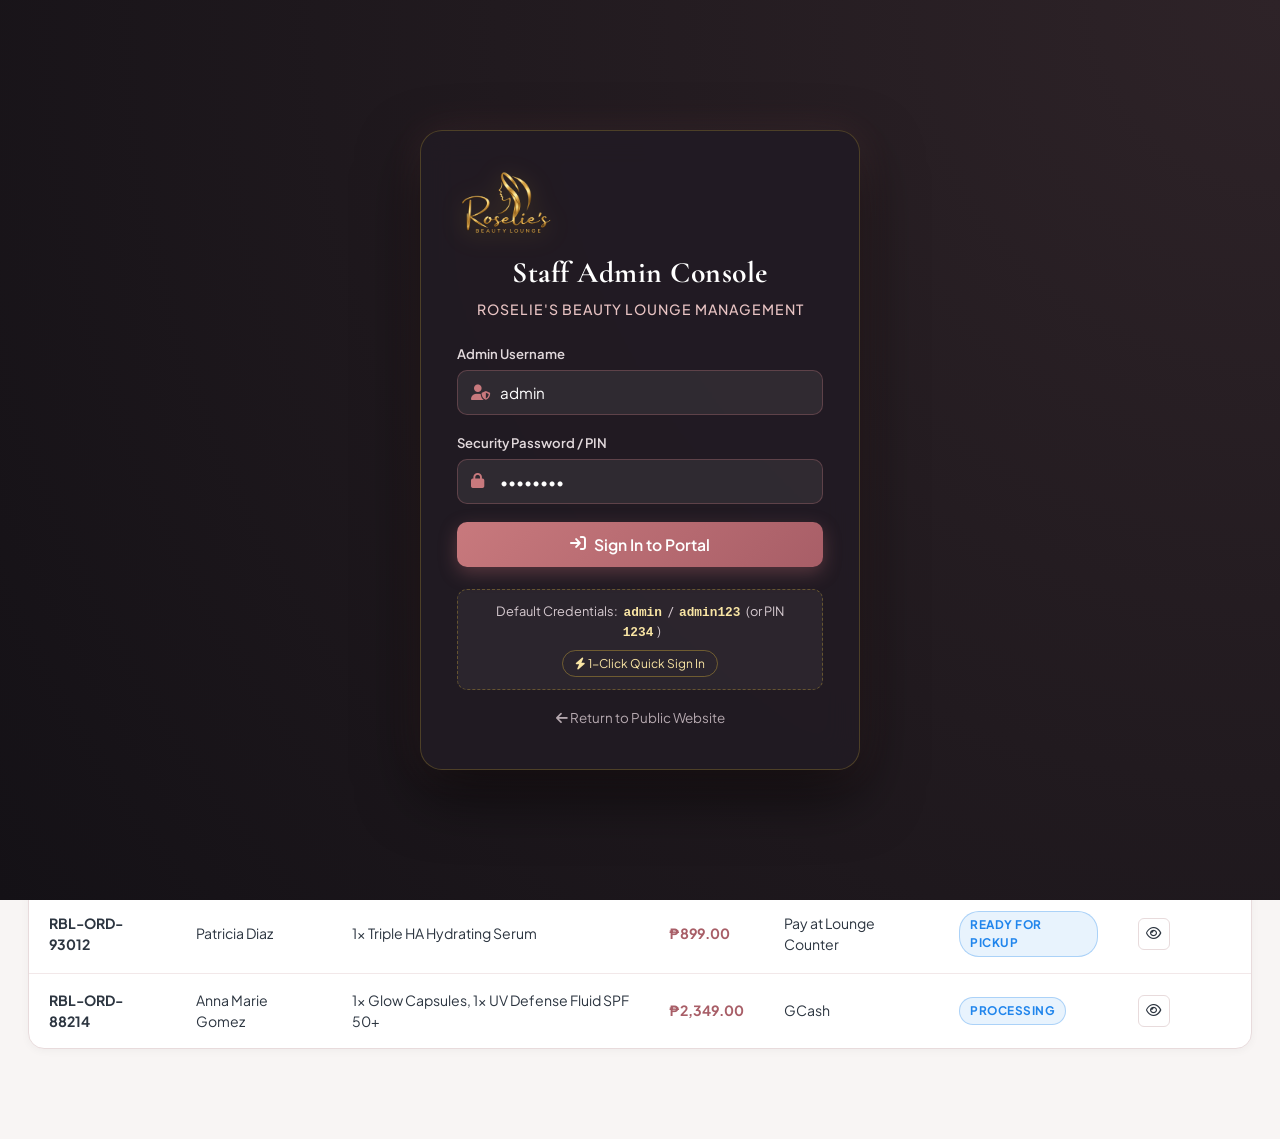
==== website/admin.html @ 83e1fb24 "Initial commit: Roselie's Beauty Lounge POS System and Official Website" ====
<!DOCTYPE html>
<html lang="en">
<head>
  <meta charset="UTF-8">
  <meta name="viewport" content="width=device-width, initial-scale=1.0">
  <title>Admin Portal — Roselie's Beauty Lounge</title>
  <link rel="icon" type="image/png" href="assets/logo.png">

  <!-- Google Fonts -->
  <link rel="preconnect" href="https://fonts.googleapis.com">
  <link rel="preconnect" href="https://fonts.gstatic.com" crossorigin>
  <link href="https://fonts.googleapis.com/css2?family=Cormorant+Garamond:ital,wght@0,500;0,600;0,700;1,600&family=Playfair+Display:ital,wght@0,600;0,700;1,600&family=Plus+Jakarta+Sans:wght@300;400;500;600;700&display=swap" rel="stylesheet">

  <!-- FontAwesome 6 -->
  <link rel="stylesheet" href="https://cdnjs.cloudflare.com/ajax/libs/font-awesome/6.4.0/css/all.min.css">

  <!-- Stylesheets -->
  <link rel="stylesheet" href="styles.css">
  <link rel="stylesheet" href="admin.css">
</head>
<body>

  <!-- ========================================================================
       1. AUTHENTICATION / LOGIN OVERLAY
       ======================================================================== -->
  <div class="auth-overlay" id="adminAuthOverlay">
    <div class="auth-card">
      <img src="assets/logo.png" alt="Roselie's Beauty Lounge Logo" class="auth-logo">
      <h2 class="auth-title">Staff Admin Console</h2>
      <p class="auth-subtitle">Roselie's Beauty Lounge Management</p>

      <form id="adminLoginForm" class="auth-form">
        <div class="form-group">
          <label for="adminUsername">Admin Username</label>
          <div class="auth-input-wrap">
            <i class="fa-solid fa-user-shield"></i>
            <input type="text" id="adminUsername" class="auth-input" value="admin" required placeholder="admin">
          </div>
        </div>

        <div class="form-group">
          <label for="adminPassword">Security Password / PIN</label>
          <div class="auth-input-wrap">
            <i class="fa-solid fa-lock"></i>
            <input type="password" id="adminPassword" class="auth-input" value="admin123" required placeholder="admin123 or 1234">
          </div>
        </div>

        <button type="submit" class="auth-btn">
          <i class="fa-solid fa-arrow-right-to-bracket"></i> Sign In to Portal
        </button>
      </form>

      <div class="demo-creds-box">
        <div>Default Credentials: <code>admin</code> / <code>admin123</code> (or PIN <code>1234</code>)</div>
        <button type="button" class="auth-quick-fill" id="btnQuickDemoLogin">
          <i class="fa-solid fa-bolt"></i> 1-Click Quick Sign In
        </button>
      </div>

      <a href="index.html" class="auth-back-link">
        <i class="fa-solid fa-arrow-left"></i> Return to Public Website
      </a>
    </div>
  </div>

  <!-- ========================================================================
       2. MAIN ADMIN PORTAL APP
       ======================================================================== -->
  <div class="admin-app" id="adminApp">
    
    <!-- Top Administrative Navigation Bar -->
    <header class="admin-topbar">
      <a href="admin.html" class="topbar-brand">
        <img src="assets/logo.png" alt="Emblem" class="topbar-logo">
        <div class="topbar-brand-text">
          <h1>Roselie's Beauty Lounge</h1>
          <span>Staff &amp; Executive Admin</span>
        </div>
      </a>

      <div class="topbar-center">
        <div class="live-sync-pill">
          <span class="pulse-dot"></span>
          <span>Live Website Sync Active</span>
        </div>
      </div>

      <div class="topbar-actions">
        <a href="index.html" target="_blank" class="btn-view-site">
          <i class="fa-solid fa-globe"></i> View Website <i class="fa-solid fa-arrow-up-right-from-square" style="font-size:0.75rem;"></i>
        </a>

        <div class="admin-user-profile">
          <div class="user-avatar">AD</div>
          <div class="user-meta">
            <span class="user-name">Administrator</span>
            <span class="user-role">Lounge Manager</span>
          </div>
          <button class="btn-logout" id="btnLogoutAdmin" title="Sign Out">
            <i class="fa-solid fa-power-off"></i> Exit
          </button>
        </div>
      </div>
    </header>

    <!-- Administrative Tab Navigation Strip -->
    <nav class="admin-nav-strip">
      <button class="nav-tab-btn active" data-tab="overview">
        <i class="fa-solid fa-chart-pie"></i> Overview
      </button>
      <button class="nav-tab-btn" data-tab="appointments">
        <i class="fa-regular fa-calendar-check"></i> Appointments
        <span class="tab-badge amber" id="badgePendingAppointments">0</span>
      </button>
      <button class="nav-tab-btn" data-tab="orders">
        <i class="fa-solid fa-bag-shopping"></i> Boutique Orders
        <span class="tab-badge blue" id="badgeNewOrders">0</span>
      </button>
      <button class="nav-tab-btn" data-tab="services">
        <i class="fa-solid fa-wand-magic-sparkles"></i> Services &amp; Pricing
      </button>
      <button class="nav-tab-btn" data-tab="messages">
        <i class="fa-regular fa-comments"></i> Inquiries
        <span class="tab-badge" id="badgeNewMessages">0</span>
      </button>
      <button class="nav-tab-btn" data-tab="cms">
        <i class="fa-solid fa-paintbrush"></i> Website CMS Editor
      </button>
      <button class="nav-tab-btn" data-tab="settings">
        <i class="fa-solid fa-sliders"></i> System &amp; Backup
      </button>
    </nav>

    <!-- Admin Main Body Container -->
    <main class="admin-main">
      
      <!-- ====================================================================
           TAB 1: OVERVIEW DASHBOARD
           ==================================================================== -->
      <section class="tab-pane active" id="pane-overview">
        <div class="page-header">
          <div class="page-title-group">
            <h2>Welcome back, Administrator</h2>
            <p>Live summary of client reservations, retail boutique orders, and clinic activity.</p>
          </div>
          <div class="page-header-actions">
            <button class="btn-primary-admin" id="btnOpenNewBookingModal">
              <i class="fa-solid fa-plus"></i> New Reservation
            </button>
            <button class="btn-secondary-admin" onclick="exportDataToCsv('appointments')">
              <i class="fa-solid fa-file-csv"></i> Export Appointments
            </button>
          </div>
        </div>

        <!-- 4 Key Metric Cards -->
        <div class="kpi-grid">
          <div class="kpi-card">
            <div class="kpi-icon-wrap rose">
              <i class="fa-regular fa-calendar-check"></i>
            </div>
            <div class="kpi-content">
              <div class="kpi-label">Total Reservations</div>
              <div class="kpi-val" id="kpiTotalBookings">0</div>
              <div class="kpi-sub green"><i class="fa-solid fa-arrow-trend-up"></i> Active Online Engine</div>
            </div>
          </div>

          <div class="kpi-card">
            <div class="kpi-icon-wrap amber">
              <i class="fa-solid fa-clock-rotate-left"></i>
            </div>
            <div class="kpi-content">
              <div class="kpi-label">Pending Approval</div>
              <div class="kpi-val" id="kpiPendingBookings">0</div>
              <div class="kpi-sub amber"><i class="fa-solid fa-circle-exclamation"></i> Action Required</div>
            </div>
          </div>

          <div class="kpi-card">
            <div class="kpi-icon-wrap green">
              <i class="fa-solid fa-peso-sign"></i>
            </div>
            <div class="kpi-content">
              <div class="kpi-label">Boutique Sales</div>
              <div class="kpi-val" id="kpiBoutiqueSales">₱0.00</div>
              <div class="kpi-sub green"><i class="fa-solid fa-bag-shopping"></i> Online Retail Orders</div>
            </div>
          </div>

          <div class="kpi-card">
            <div class="kpi-icon-wrap gold">
              <i class="fa-solid fa-envelope-open-text"></i>
            </div>
            <div class="kpi-content">
              <div class="kpi-label">Client Inquiries</div>
              <div class="kpi-val" id="kpiTotalMessages">0</div>
              <div class="kpi-sub"><i class="fa-regular fa-user"></i> Website Leads</div>
            </div>
          </div>
        </div>

        <!-- Recent Appointments Overview -->
        <div class="table-card">
          <div class="table-card-header">
            <div class="table-card-title">
              <i class="fa-regular fa-calendar-days text-rose"></i>
              <span>Recent Online Appointments</span>
            </div>
            <button class="btn-secondary-admin" onclick="switchTab('appointments')">
              View All Appointments <i class="fa-solid fa-arrow-right"></i>
            </button>
          </div>
          <div class="table-responsive">
            <table class="data-table" id="overviewBookingsTable">
              <thead>
                <tr>
                  <th>Voucher Code</th>
                  <th>Client</th>
                  <th>Contact</th>
                  <th>Treatment</th>
                  <th>Schedule</th>
                  <th>Total</th>
                  <th>Status</th>
                  <th>Quick Action</th>
                </tr>
              </thead>
              <tbody id="overviewBookingsBody">
                <!-- Dynamically Populated -->
              </tbody>
            </table>
          </div>
        </div>

        <!-- Recent Boutique Orders Overview -->
        <div class="table-card">
          <div class="table-card-header">
            <div class="table-card-title">
              <i class="fa-solid fa-bag-shopping text-rose"></i>
              <span>Recent Boutique Retail Orders</span>
            </div>
            <button class="btn-secondary-admin" onclick="switchTab('orders')">
              View All Orders <i class="fa-solid fa-arrow-right"></i>
            </button>
          </div>
          <div class="table-responsive">
            <table class="data-table" id="overviewOrdersTable">
              <thead>
                <tr>
                  <th>Order ID</th>
                  <th>Customer</th>
                  <th>Items Summary</th>
                  <th>Total</th>
                  <th>Payment</th>
                  <th>Status</th>
                  <th>Quick Action</th>
                </tr>
              </thead>
              <tbody id="overviewOrdersBody">
                <!-- Dynamically Populated -->
              </tbody>
            </table>
          </div>
        </div>
      </section>

      <!-- ====================================================================
           TAB 2: APPOINTMENTS & RESERVATIONS MANAGER
           ==================================================================== -->
      <section class="tab-pane" id="pane-appointments">
        <div class="page-header">
          <div class="page-title-group">
            <h2>Appointments &amp; Reservations</h2>
            <p>Manage and approve online client bookings or schedule in-person walk-ins.</p>
          </div>
          <div class="page-header-actions">
            <button class="btn-primary-admin" id="btnAddNewAppointment2">
              <i class="fa-solid fa-plus"></i> Add Reservation
            </button>
            <button class="btn-secondary-admin" onclick="exportDataToCsv('appointments')">
              <i class="fa-solid fa-file-csv"></i> Export to CSV
            </button>
          </div>
        </div>

        <div class="table-card">
          <div class="table-card-header">
            <div class="table-toolbar">
              <div class="search-box-wrap">
                <i class="fa-solid fa-magnifying-glass"></i>
                <input type="text" id="appointmentSearch" class="search-input-admin" placeholder="Search by name, voucher, phone...">
              </div>

              <select id="appointmentStatusFilter" class="filter-select">
                <option value="all">All Statuses</option>
                <option value="Pending">Pending Approval</option>
                <option value="Confirmed">Confirmed</option>
                <option value="Completed">Completed</option>
                <option value="Cancelled">Cancelled</option>
              </select>
            </div>
            <div>
              <span id="appointmentCountDisplay" style="font-size:0.85rem; color:var(--muted-gray); font-weight:600;">0 bookings</span>
            </div>
          </div>

          <div class="table-responsive">
            <table class="data-table">
              <thead>
                <tr>
                  <th>Voucher Code</th>
                  <th>Client Name</th>
                  <th>Phone</th>
                  <th>Treatment Service</th>
                  <th>Date &amp; Time</th>
                  <th>Specialist</th>
                  <th>Price</th>
                  <th>Status</th>
                  <th>Actions</th>
                </tr>
              </thead>
              <tbody id="appointmentsTableBody">
                <!-- Generated via admin.js -->
              </tbody>
            </table>
          </div>
        </div>
      </section>

      <!-- ====================================================================
           TAB 3: BOUTIQUE ORDERS MANAGER
           ==================================================================== -->
      <section class="tab-pane" id="pane-orders">
        <div class="page-header">
          <div class="page-title-group">
            <h2>Skincare Boutique Orders</h2>
            <p>Retail sales placed through the website's shopping cart and checkout drawer.</p>
          </div>
          <div class="page-header-actions">
            <button class="btn-secondary-admin" onclick="exportDataToCsv('orders')">
              <i class="fa-solid fa-file-csv"></i> Export Orders (CSV)
            </button>
          </div>
        </div>

        <div class="table-card">
          <div class="table-card-header">
            <div class="table-toolbar">
              <div class="search-box-wrap">
                <i class="fa-solid fa-magnifying-glass"></i>
                <input type="text" id="orderSearch" class="search-input-admin" placeholder="Search order ID, customer, phone...">
              </div>

              <select id="orderStatusFilter" class="filter-select">
                <option value="all">All Order Statuses</option>
                <option value="Pending">Pending</option>
                <option value="Processing">Processing</option>
                <option value="Ready for Pickup">Ready for Pickup / Shipped</option>
                <option value="Completed">Completed</option>
                <option value="Cancelled">Cancelled</option>
              </select>
            </div>
            <div>
              <span id="orderCountDisplay" style="font-size:0.85rem; color:var(--muted-gray); font-weight:600;">0 orders</span>
            </div>
          </div>

          <div class="table-responsive">
            <table class="data-table">
              <thead>
                <tr>
                  <th>Order ID</th>
                  <th>Date</th>
                  <th>Customer</th>
                  <th>Contact</th>
                  <th>Delivery / Pickup</th>
                  <th>Items Purchased</th>
                  <th>Total</th>
                  <th>Payment</th>
                  <th>Status</th>
                  <th>Actions</th>
                </tr>
              </thead>
              <tbody id="ordersTableBody">
                <!-- Generated via admin.js -->
              </tbody>
            </table>
          </div>
        </div>
      </section>

      <!-- ====================================================================
           TAB 4: SERVICES CATALOG & PRICING MANAGER
           ==================================================================== -->
      <section class="tab-pane" id="pane-services">
        <div class="page-header">
          <div class="page-title-group">
            <h2>Treatment Catalog &amp; Pricing</h2>
            <p>Modify treatment descriptions, update pricing (PHP), or add new services. Changes immediately sync to the public website!</p>
          </div>
          <div class="page-header-actions">
            <button class="btn-primary-admin" id="btnAddNewService">
              <i class="fa-solid fa-plus"></i> Add New Treatment
            </button>
            <button class="btn-secondary-admin" id="btnResetCatalog">
              <i class="fa-solid fa-rotate-left"></i> Reset to Default
            </button>
          </div>
        </div>

        <div class="table-card">
          <div class="table-card-header">
            <div class="table-toolbar">
              <div class="search-box-wrap">
                <i class="fa-solid fa-magnifying-glass"></i>
                <input type="text" id="serviceSearch" class="search-input-admin" placeholder="Search treatment name...">
              </div>

              <select id="serviceCategoryFilter" class="filter-select">
                <option value="all">All Categories</option>
                <option value="gluta">Gluta Drips &amp; Push</option>
                <option value="facial">Facial &amp; Skin Care</option>
                <option value="laser">Laser Clinic</option>
                <option value="hair">Hair Studio</option>
                <option value="nails">Nail Spa &amp; Foot Care</option>
              </select>
            </div>
            <div>
              <span id="serviceCountDisplay" style="font-size:0.85rem; color:var(--muted-gray); font-weight:600;">0 treatments</span>
            </div>
          </div>

          <div class="table-responsive">
            <table class="data-table">
              <thead>
                <tr>
                  <th>Treatment Name</th>
                  <th>Category</th>
                  <th>Base Price</th>
                  <th>Duration</th>
                  <th>5+1 Package</th>
                  <th>Description</th>
                  <th>Actions</th>
                </tr>
              </thead>
              <tbody id="servicesTableBody">
                <!-- Generated via admin.js -->
              </tbody>
            </table>
          </div>
        </div>
      </section>

      <!-- ====================================================================
           TAB 5: CLIENT INQUIRIES & MESSAGES
           ==================================================================== -->
      <section class="tab-pane" id="pane-messages">
        <div class="page-header">
          <div class="page-title-group">
            <h2>Client Inquiries &amp; Consultation Leads</h2>
            <p>Messages received from the website contact and consultation form.</p>
          </div>
          <div class="page-header-actions">
            <button class="btn-secondary-admin" onclick="exportDataToCsv('messages')">
              <i class="fa-solid fa-file-csv"></i> Export Messages
            </button>
          </div>
        </div>

        <div class="table-card">
          <div class="table-card-header">
            <div class="table-toolbar">
              <div class="search-box-wrap">
                <i class="fa-solid fa-magnifying-glass"></i>
                <input type="text" id="messageSearch" class="search-input-admin" placeholder="Search inquiries...">
              </div>
            </div>
            <div>
              <span id="messageCountDisplay" style="font-size:0.85rem; color:var(--muted-gray); font-weight:600;">0 messages</span>
            </div>
          </div>

          <div class="table-responsive">
            <table class="data-table">
              <thead>
                <tr>
                  <th>Date</th>
                  <th>Client Name</th>
                  <th>Mobile Number</th>
                  <th>Subject</th>
                  <th>Message Excerpt</th>
                  <th>Status</th>
                  <th>Actions</th>
                </tr>
              </thead>
              <tbody id="messagesTableBody">
                <!-- Generated via admin.js -->
              </tbody>
            </table>
          </div>
        </div>
      </section>

      <!-- ====================================================================
           TAB 6: SETTINGS, BACKUP & POS BRIDGE
           ==================================================================== -->
      <section class="tab-pane" id="pane-settings">
        <div class="page-header">
          <div class="page-title-group">
            <h2>System Administration &amp; Data Backup</h2>
            <p>Export database records, configure public announcements, or reset demo data.</p>
          </div>
        </div>

        <div class="settings-grid">
          <!-- Announcement & Contact Settings -->
          <div class="settings-card">
            <h3><i class="fa-solid fa-bullhorn text-rose"></i> Public Announcement Banner</h3>
            <p>Modify the announcement message displayed at the very top of the official website.</p>
            <form id="announcementForm">
              <div class="admin-form-group">
                <label for="announcementInput">Announcement Message</label>
                <textarea id="announcementInput" class="admin-form-textarea" rows="3">PROMO: Book any 5 sessions &amp; get your 6th session FREE on all signature laser &amp; gluta treatments!</textarea>
              </div>
              <div class="admin-form-group">
                <label for="phoneInput">Contact Phone (Display &amp; WhatsApp)</label>
                <input type="text" id="phoneInput" class="admin-form-input" value="+63 917 123 4567">
              </div>
              <button type="submit" class="btn-primary-admin">
                <i class="fa-solid fa-floppy-disk"></i> Save Website Banner
              </button>
            </form>
          </div>

          <!-- Data Backup & CSV Export -->
          <div class="settings-card">
            <h3><i class="fa-solid fa-file-export text-rose"></i> Export Records &amp; POS Bridge</h3>
            <p>Download clean CSV spreadsheets compatible with Microsoft Excel, Google Sheets, or your POS accounting.</p>
            <div class="export-btn-group">
              <button class="btn-export" onclick="exportDataToCsv('appointments')">
                <span><i class="fa-solid fa-calendar-check text-rose"></i> Export Appointments (CSV)</span>
                <i class="fa-solid fa-download"></i>
              </button>
              <button class="btn-export" onclick="exportDataToCsv('orders')">
                <span><i class="fa-solid fa-bag-shopping text-rose"></i> Export Boutique Orders (CSV)</span>
                <i class="fa-solid fa-download"></i>
              </button>
              <button class="btn-export" onclick="exportFullJsonBackup()">
                <span><i class="fa-solid fa-database text-rose"></i> Full System Backup (.JSON)</span>
                <i class="fa-solid fa-download"></i>
              </button>
            </div>
          </div>

          <!-- Demo & Database Utilities -->
          <div class="settings-card">
            <h3><i class="fa-solid fa-database text-rose"></i> Database Maintenance</h3>
            <p>Quick utilities to test or restore sample appointment bookings and retail orders.</p>
            <div class="export-btn-group">
              <button class="btn-export" id="btnLoadDemoData">
                <span><i class="fa-solid fa-wand-magic-sparkles text-rose"></i> Load Realistic Demo Records</span>
                <i class="fa-solid fa-circle-arrow-down"></i>
              </button>
              <button class="btn-export" id="btnClearAllData" style="color:#C84D58;">
                <span><i class="fa-solid fa-trash-can" style="color:#C84D58;"></i> Clear Local Database</span>
                <i class="fa-solid fa-triangle-exclamation"></i>
              </button>
            </div>
          </div>
        </div>
      </section>

      <!-- ====================================================================
           TAB: WEBSITE CONTENT & CMS EDITOR
           ==================================================================== -->
      <section class="tab-pane" id="pane-cms">
        <div class="page-header">
          <div class="page-title-group">
            <h2>Website Content Management System (CMS)</h2>
            <p>Edit every headline, story, client testimonial, FAQ, retail product, and contact detail across the entire website live!</p>
          </div>
          <div class="page-header-actions">
            <button class="btn-primary-admin" id="btnSaveCmsAll">
              <i class="fa-solid fa-floppy-disk"></i> Save All Content
            </button>
            <button class="btn-secondary-admin" id="btnResetCmsDefaults">
              <i class="fa-solid fa-rotate-left"></i> Restore Defaults
            </button>
          </div>
        </div>

        <div class="settings-grid">
          <!-- 1. Hero & Branding -->
          <div class="settings-card" style="grid-column: 1 / -1;">
            <h3><i class="fa-solid fa-wand-magic-sparkles text-rose"></i> 1. Hero Section &amp; Tagline Content</h3>
            <p>Customize the primary headline, tagline, rating badge, and feature highlights on the home screen.</p>
            <form id="cmsHeroForm">
              <div class="form-grid-2">
                <div class="admin-form-group">
                  <label for="cmsHeroTag">Hero Tagline Badge</label>
                  <input type="text" id="cmsHeroTag" class="admin-form-input" value="✦ Luxury Aesthetics &amp; Beauty Lounge ✦">
                </div>
                <div class="admin-form-group">
                  <label for="cmsHeroTitle">Main Hero Title</label>
                  <input type="text" id="cmsHeroTitle" class="admin-form-input" value="Where Elegance Meets &lt;br&gt;&lt;span class=&quot;text-gradient-gold&quot;&gt;Aesthetic Perfection&lt;/span&gt;">
                </div>
              </div>

              <div class="admin-form-group">
                <label for="cmsHeroDesc">Introductory Description</label>
                <textarea id="cmsHeroDesc" class="admin-form-textarea" rows="2">Step into a sanctuary of transformative wellness. Experience medical-grade gluta drips, pain-free diode lasers, advanced hydro-facials, and couture salon treatments tailored to unveil your luminous best.</textarea>
              </div>

              <div class="form-grid-2">
                <div class="admin-form-group">
                  <label for="cmsHeroRatingVal">Top Rating Badge Title</label>
                  <input type="text" id="cmsHeroRatingVal" class="admin-form-input" value="5.0 / 5.0 Rating">
                </div>
                <div class="admin-form-group">
                  <label for="cmsHeroRatingSub">Top Rating Badge Subtitle</label>
                  <input type="text" id="cmsHeroRatingSub" class="admin-form-input" value="Over 1,200+ Radiant Clients">
                </div>
              </div>

              <div class="form-grid-2">
                <div class="admin-form-group">
                  <label for="cmsHeroPromoBadgeTitle">Floating Promo Badge Title</label>
                  <input type="text" id="cmsHeroPromoBadgeTitle" class="admin-form-input" value="Signature 5+1 Sessions">
                </div>
                <div class="admin-form-group">
                  <label for="cmsHeroPromoBadgeSub">Floating Promo Badge Subtitle</label>
                  <input type="text" id="cmsHeroPromoBadgeSub" class="admin-form-input" value="Buy 5 Get 1 Complimentary">
                </div>
              </div>

              <div class="form-grid-2">
                <div class="admin-form-group">
                  <label for="cmsFeat1Title">Trust Badge 1 Title</label>
                  <input type="text" id="cmsFeat1Title" class="admin-form-input" value="Certified Specialists">
                </div>
                <div class="admin-form-group">
                  <label for="cmsFeat1Sub">Trust Badge 1 Subtitle</label>
                  <input type="text" id="cmsFeat1Sub" class="admin-form-input" value="Board-trained aestheticians">
                </div>
              </div>

              <div class="form-grid-2">
                <div class="admin-form-group">
                  <label for="cmsFeat2Title">Trust Badge 2 Title</label>
                  <input type="text" id="cmsFeat2Title" class="admin-form-input" value="Medical Grade Tech">
                </div>
                <div class="admin-form-group">
                  <label for="cmsFeat2Sub">Trust Badge 2 Subtitle</label>
                  <input type="text" id="cmsFeat2Sub" class="admin-form-input" value="Diode Ice &amp; Pico Lasers">
                </div>
              </div>

              <div class="form-grid-2">
                <div class="admin-form-group">
                  <label for="cmsFeat3Title">Trust Badge 3 Title</label>
                  <input type="text" id="cmsFeat3Title" class="admin-form-input" value="100% Authentic Drips">
                </div>
                <div class="admin-form-group">
                  <label for="cmsFeat3Sub">Trust Badge 3 Subtitle</label>
                  <input type="text" id="cmsFeat3Sub" class="admin-form-input" value="Japan &amp; Korea Formulated">
                </div>
              </div>

              <button type="submit" class="btn-primary-admin">
                <i class="fa-solid fa-floppy-disk"></i> Save Hero &amp; Badges Content
              </button>
            </form>
          </div>

          <!-- 2. About & Sanctuary Experience -->
          <div class="settings-card" style="grid-column: 1 / -1;">
            <h3><i class="fa-solid fa-spa text-rose"></i> 2. About Lounge &amp; Standards Story</h3>
            <p>Manage your salon's brand story, years in business, and 3 clinical pillars of excellence.</p>
            <form id="cmsAboutForm">
              <div class="form-grid-2">
                <div class="admin-form-group">
                  <label for="cmsAboutSubtitle">Section Subtitle</label>
                  <input type="text" id="cmsAboutSubtitle" class="admin-form-input" value="The Sanctuary Experience">
                </div>
                <div class="admin-form-group">
                  <label for="cmsAboutTitle">Section Main Heading</label>
                  <input type="text" id="cmsAboutTitle" class="admin-form-input" value="Luxury Aesthetics Rooted in Care &amp; Science">
                </div>
              </div>

              <div class="form-grid-2">
                <div class="admin-form-group">
                  <label for="cmsAboutYears">Years Number / Badge</label>
                  <input type="text" id="cmsAboutYears" class="admin-form-input" value="5+">
                </div>
                <div class="admin-form-group">
                  <label for="cmsAboutYearsText">Years Badge Subtitle</label>
                  <input type="text" id="cmsAboutYearsText" class="admin-form-input" value="Years of Aesthetic Excellence">
                </div>
              </div>

              <div class="admin-form-group">
                <label for="cmsAboutPara1">Story Paragraph 1</label>
                <textarea id="cmsAboutPara1" class="admin-form-textarea" rows="2">Founded with a passion for transformative beauty, Roselie's Beauty Lounge provides an elevated salon and clinical aesthetics escape where relaxation and visible results coexist seamlessly.</textarea>
              </div>

              <div class="admin-form-group">
                <label for="cmsAboutPara2">Story Paragraph 2</label>
                <textarea id="cmsAboutPara2" class="admin-form-textarea" rows="2">From the moment you step through our doors, our dedicated team of licensed aestheticians and master stylists caters to your every comfort in private, meticulously sterilized suites designed for deep rejuvenation.</textarea>
              </div>

              <div class="form-grid-2">
                <div class="admin-form-group">
                  <label for="cmsPillar1Title">Pillar 1 Title</label>
                  <input type="text" id="cmsPillar1Title" class="admin-form-input" value="Hospital-Grade Hygiene">
                </div>
                <div class="admin-form-group">
                  <label for="cmsPillar1Desc">Pillar 1 Description</label>
                  <input type="text" id="cmsPillar1Desc" class="admin-form-input" value="Autoclaved instruments and single-use consumables for every client.">
                </div>
              </div>

              <div class="form-grid-2">
                <div class="admin-form-group">
                  <label for="cmsPillar2Title">Pillar 2 Title</label>
                  <input type="text" id="cmsPillar2Title" class="admin-form-input" value="Authentic Formulations">
                </div>
                <div class="admin-form-group">
                  <label for="cmsPillar2Desc">Pillar 2 Description</label>
                  <input type="text" id="cmsPillar2Desc" class="admin-form-input" value="Directly imported Korean hydro-solutions and Japanese medical gluta drips.">
                </div>
              </div>

              <div class="form-grid-2">
                <div class="admin-form-group">
                  <label for="cmsPillar3Title">Pillar 3 Title</label>
                  <input type="text" id="cmsPillar3Title" class="admin-form-input" value="Empathetic Consultation">
                </div>
                <div class="admin-form-group">
                  <label for="cmsPillar3Desc">Pillar 3 Description</label>
                  <input type="text" id="cmsPillar3Desc" class="admin-form-input" value="No rushed appointments. Every treatment is customized to your unique goals.">
                </div>
              </div>

              <button type="submit" class="btn-primary-admin">
                <i class="fa-solid fa-floppy-disk"></i> Save About Story &amp; Pillars
              </button>
            </form>
          </div>

          <!-- 3. Client Reviews & Testimonials Manager -->
          <div class="settings-card" style="grid-column: 1 / -1;">
            <div style="display:flex; justify-content:space-between; align-items:center; margin-bottom:12px; flex-wrap:wrap; gap:10px;">
              <div>
                <h3><i class="fa-solid fa-star text-rose"></i> 3. Client Testimonials &amp; Reviews</h3>
                <p style="margin-bottom:0;">Add, edit, or remove client reviews and star ratings shown on the public site.</p>
              </div>
              <button class="btn-primary-admin" id="btnAddCmsReview">
                <i class="fa-solid fa-plus"></i> Add New Review
              </button>
            </div>
            <div class="table-responsive">
              <table class="data-table">
                <thead>
                  <tr>
                    <th>Reviewer Name</th>
                    <th>Treatment / Tag</th>
                    <th>Stars</th>
                    <th>Quote / Experience</th>
                    <th>Actions</th>
                  </tr>
                </thead>
                <tbody id="cmsReviewsTableBody">
                  <!-- Populated via admin.js -->
                </tbody>
              </table>
            </div>
          </div>

          <!-- 4. Frequently Asked Questions (FAQ) Manager -->
          <div class="settings-card" style="grid-column: 1 / -1;">
            <div style="display:flex; justify-content:space-between; align-items:center; margin-bottom:12px; flex-wrap:wrap; gap:10px;">
              <div>
                <h3><i class="fa-solid fa-circle-question text-rose"></i> 4. Frequently Asked Questions (FAQ)</h3>
                <p style="margin-bottom:0;">Customize the questions and answers in the interactive accordion.</p>
              </div>
              <button class="btn-primary-admin" id="btnAddCmsFaq">
                <i class="fa-solid fa-plus"></i> Add New FAQ
              </button>
            </div>
            <div class="table-responsive">
              <table class="data-table">
                <thead>
                  <tr>
                    <th>Question</th>
                    <th>Answer</th>
                    <th>Actions</th>
                  </tr>
                </thead>
                <tbody id="cmsFaqsTableBody">
                  <!-- Populated via admin.js -->
                </tbody>
              </table>
            </div>
          </div>

          <!-- 5. Retail Skincare Boutique Products Manager -->
          <div class="settings-card" style="grid-column: 1 / -1;">
            <div style="display:flex; justify-content:space-between; align-items:center; margin-bottom:12px; flex-wrap:wrap; gap:10px;">
              <div>
                <h3><i class="fa-solid fa-pump-soap text-rose"></i> 5. Skincare Boutique Retail Products</h3>
                <p style="margin-bottom:0;">Add, edit prices, descriptions, and badges for retail products sold online.</p>
              </div>
              <button class="btn-primary-admin" id="btnAddCmsProduct">
                <i class="fa-solid fa-plus"></i> Add Retail Product
              </button>
            </div>
            <div class="table-responsive">
              <table class="data-table">
                <thead>
                  <tr>
                    <th>Product Name</th>
                    <th>Badge / Tag</th>
                    <th>Price (PHP)</th>
                    <th>Description</th>
                    <th>Actions</th>
                  </tr>
                </thead>
                <tbody id="cmsProductsTableBody">
                  <!-- Populated via admin.js -->
                </tbody>
              </table>
            </div>
          </div>

          <!-- 6. Location, Hours, Contact & Social Links -->
          <div class="settings-card" style="grid-column: 1 / -1;">
            <h3><i class="fa-solid fa-location-dot text-rose"></i> 6. Location, Contact Details &amp; Social Links</h3>
            <p>Update lounge address, contact numbers, hours, email, and social media URLs across header and footer.</p>
            <form id="cmsContactForm">
              <div class="form-grid-2">
                <div class="admin-form-group">
                  <label for="cmsContactAddress">Lounge Physical Address</label>
                  <input type="text" id="cmsContactAddress" class="admin-form-input" value="Roselie's Beauty Lounge, Ground Floor, Commercial Center, Metro Manila, Philippines">
                </div>
                <div class="admin-form-group">
                  <label for="cmsContactPhone">Mobile Number (PH)</label>
                  <input type="text" id="cmsContactPhone" class="admin-form-input" value="+63 917 123 4567">
                </div>
              </div>

              <div class="form-grid-2">
                <div class="admin-form-group">
                  <label for="cmsContactLandline">Telephone / Landline</label>
                  <input type="text" id="cmsContactLandline" class="admin-form-input" value="(02) 8123 4567">
                </div>
                <div class="admin-form-group">
                  <label for="cmsContactEmail">Concierge Email</label>
                  <input type="email" id="cmsContactEmail" class="admin-form-input" value="concierge@roseliesbeautylounge.com">
                </div>
              </div>

              <div class="admin-form-group">
                <label for="cmsContactHours">Operating Hours</label>
                <textarea id="cmsContactHours" class="admin-form-textarea" rows="2">Monday to Sunday: 10:00 AM – 8:00 PM (Open on all regular holidays)</textarea>
              </div>

              <div class="form-grid-2">
                <div class="admin-form-group">
                  <label for="cmsSocialFb">Facebook Page URL</label>
                  <input type="text" id="cmsSocialFb" class="admin-form-input" value="https://facebook.com">
                </div>
                <div class="admin-form-group">
                  <label for="cmsSocialIg">Instagram Profile URL</label>
                  <input type="text" id="cmsSocialIg" class="admin-form-input" value="https://instagram.com">
                </div>
              </div>

              <div class="form-grid-2">
                <div class="admin-form-group">
                  <label for="cmsSocialTiktok">TikTok Profile URL</label>
                  <input type="text" id="cmsSocialTiktok" class="admin-form-input" value="https://tiktok.com">
                </div>
                <div class="admin-form-group">
                  <label for="cmsSocialWa">WhatsApp Link</label>
                  <input type="text" id="cmsSocialWa" class="admin-form-input" value="https://wa.me/639171234567">
                </div>
              </div>

              <button type="submit" class="btn-primary-admin">
                <i class="fa-solid fa-floppy-disk"></i> Save Contact &amp; Social Links
              </button>
            </form>
          </div>
        </div>
      </section>

    </main>
  </div>

  <!-- ========================================================================
       3. MODAL DIALOGS
       ======================================================================== -->

  <!-- Modal: Appointment Details -->
  <div class="modal-backdrop" id="modalAppointmentDetail">
    <div class="modal-box">
      <div class="modal-header">
        <h3 id="madTitle">Appointment Details</h3>
        <button class="btn-close-modal" onclick="closeModal('modalAppointmentDetail')">&times;</button>
      </div>
      <div class="modal-body">
        <div class="detail-voucher-box">
          <div class="detail-row">
            <span>Reference Code:</span>
            <strong id="madCode">RBL-8921</strong>
          </div>
          <div class="detail-row">
            <span>Client Name:</span>
            <strong id="madName">Maria Santos</strong>
          </div>
          <div class="detail-row">
            <span>Contact Phone:</span>
            <strong id="madPhone">0917 123 4567</strong>
          </div>
          <div class="detail-row">
            <span>Email:</span>
            <strong id="madEmail">-</strong>
          </div>
          <div class="detail-row">
            <span>Service:</span>
            <strong id="madService">Hydra Facial</strong>
          </div>
          <div class="detail-row">
            <span>Schedule:</span>
            <strong id="madSchedule">Oct 12, 2026 at 2:00 PM</strong>
          </div>
          <div class="detail-row">
            <span>Assigned Specialist:</span>
            <strong id="madSpecialist">Lead Aesthetician</strong>
          </div>
          <div class="detail-row">
            <span>Price:</span>
            <strong id="madPrice" class="text-rose">₱599.00</strong>
          </div>
          <div class="detail-row">
            <span>Status:</span>
            <span id="madStatusBadge" class="badge badge-confirmed">Confirmed</span>
          </div>
        </div>

        <div class="admin-form-group">
          <label>Client Special Notes / Medical Requests:</label>
          <div id="madNotes" style="background:#FAF8F8; padding:10px 14px; border-radius:var(--radius-sm); border:1px solid var(--light-border); font-size:0.88rem; min-height:48px;">
            None provided
          </div>
        </div>

        <div class="admin-form-group">
          <label for="madStatusSelect">Update Reservation Status:</label>
          <select id="madStatusSelect" class="admin-form-select">
            <option value="Pending">Pending</option>
            <option value="Confirmed">Confirmed</option>
            <option value="Completed">Completed</option>
            <option value="Cancelled">Cancelled</option>
          </select>
        </div>
      </div>
      <div class="modal-footer">
        <a id="madWhatsAppBtn" href="#" target="_blank" class="btn-secondary-admin">
          <i class="fa-brands fa-whatsapp text-rose"></i> Chat via WhatsApp
        </a>
        <button class="btn-primary-admin" id="madSaveStatusBtn">
          <i class="fa-solid fa-check"></i> Save Status
        </button>
      </div>
    </div>
  </div>

  <!-- Modal: New Reservation (Walk-in or Manual) -->
  <div class="modal-backdrop" id="modalNewAppointment">
    <div class="modal-box wide">
      <div class="modal-header">
        <h3>Create Reservation (Walk-In / Phone)</h3>
        <button class="btn-close-modal" onclick="closeModal('modalNewAppointment')">&times;</button>
      </div>
      <form id="newAppointmentForm">
        <div class="modal-body">
          <div class="form-grid-2">
            <div class="admin-form-group">
              <label for="naFirstName">First Name *</label>
              <input type="text" id="naFirstName" class="admin-form-input" required placeholder="e.g. Maria">
            </div>
            <div class="admin-form-group">
              <label for="naLastName">Last Name *</label>
              <input type="text" id="naLastName" class="admin-form-input" required placeholder="e.g. Santos">
            </div>
          </div>

          <div class="form-grid-2">
            <div class="admin-form-group">
              <label for="naPhone">Contact Phone *</label>
              <input type="tel" id="naPhone" class="admin-form-input" required placeholder="0917 123 4567">
            </div>
            <div class="admin-form-group">
              <label for="naEmail">Email Address (Optional)</label>
              <input type="email" id="naEmail" class="admin-form-input" placeholder="client@email.com">
            </div>
          </div>

          <div class="admin-form-group">
            <label for="naServiceSelect">Treatment Service *</label>
            <select id="naServiceSelect" class="admin-form-select" required>
              <!-- Filled via admin.js -->
            </select>
          </div>

          <div class="form-grid-2">
            <div class="admin-form-group">
              <label for="naDate">Appointment Date *</label>
              <input type="date" id="naDate" class="admin-form-input" required>
            </div>
            <div class="admin-form-group">
              <label for="naTime">Time Slot *</label>
              <select id="naTime" class="admin-form-select" required>
                <option value="10:00 AM">10:00 AM</option>
                <option value="11:00 AM">11:00 AM</option>
                <option value="12:00 PM">12:00 PM</option>
                <option value="1:00 PM">1:00 PM</option>
                <option value="2:00 PM" selected>2:00 PM</option>
                <option value="3:00 PM">3:00 PM</option>
                <option value="4:00 PM">4:00 PM</option>
                <option value="5:00 PM">5:00 PM</option>
                <option value="6:00 PM">6:00 PM</option>
                <option value="7:00 PM">7:00 PM</option>
              </select>
            </div>
          </div>

          <div class="form-grid-2">
            <div class="admin-form-group">
              <label for="naSpecialist">Assigned Specialist</label>
              <select id="naSpecialist" class="admin-form-select">
                <option value="Nurse Roselie (Lead Aesthetician)">Nurse Roselie (Lead Aesthetician)</option>
                <option value="Dr. Sarah (Laser & Skin Specialist)">Dr. Sarah (Laser & Skin Specialist)</option>
                <option value="Therapist Camille (Skin & Drip Expert)">Therapist Camille (Skin & Drip Expert)</option>
                <option value="Master Stylist Mark (Hair Couture)">Master Stylist Mark (Hair Couture)</option>
              </select>
            </div>
            <div class="admin-form-group">
              <label for="naStatus">Initial Status</label>
              <select id="naStatus" class="admin-form-select">
                <option value="Confirmed" selected>Confirmed</option>
                <option value="Pending">Pending</option>
              </select>
            </div>
          </div>

          <div class="admin-form-group">
            <label for="naNotes">Client Notes</label>
            <textarea id="naNotes" class="admin-form-textarea" rows="2" placeholder="e.g. Phone reservation, special requests..."></textarea>
          </div>
        </div>
        <div class="modal-footer">
          <button type="button" class="btn-secondary-admin" onclick="closeModal('modalNewAppointment')">Cancel</button>
          <button type="submit" class="btn-primary-admin">Save Reservation</button>
        </div>
      </form>
    </div>
  </div>

  <!-- Modal: Order Details -->
  <div class="modal-backdrop" id="modalOrderDetail">
    <div class="modal-box">
      <div class="modal-header">
        <h3 id="modTitle">Boutique Order Details</h3>
        <button class="btn-close-modal" onclick="closeModal('modalOrderDetail')">&times;</button>
      </div>
      <div class="modal-body">
        <div class="detail-voucher-box">
          <div class="detail-row">
            <span>Order Number:</span>
            <strong id="modCode">RBL-ORD-88214</strong>
          </div>
          <div class="detail-row">
            <span>Customer Name:</span>
            <strong id="modName">Anna Marie</strong>
          </div>
          <div class="detail-row">
            <span>Contact Phone:</span>
            <strong id="modPhone">0917 123 4567</strong>
          </div>
          <div class="detail-row">
            <span>Delivery / Pickup:</span>
            <strong id="modAddress">Unit 4B, Makati City</strong>
          </div>
          <div class="detail-row">
            <span>Payment Mode:</span>
            <strong id="modPayment">GCash</strong>
          </div>
          <div class="detail-row">
            <span>Order Total:</span>
            <strong id="modTotal" class="text-rose">₱2,349.00</strong>
          </div>
        </div>

        <div class="admin-form-group">
          <label>Purchased Items:</label>
          <div id="modItemsList" style="background:#FAF8F8; padding:12px; border-radius:var(--radius-sm); border:1px solid var(--light-border);"></div>
        </div>

        <div class="admin-form-group">
          <label for="modStatusSelect">Order Fulfillment Status:</label>
          <select id="modStatusSelect" class="admin-form-select">
            <option value="Pending">Pending</option>
            <option value="Processing">Processing</option>
            <option value="Ready for Pickup">Ready for Pickup / Shipped</option>
            <option value="Completed">Completed</option>
            <option value="Cancelled">Cancelled</option>
          </select>
        </div>
      </div>
      <div class="modal-footer">
        <button class="btn-secondary-admin" onclick="closeModal('modalOrderDetail')">Close</button>
        <button class="btn-primary-admin" id="modSaveStatusBtn">Save Status</button>
      </div>
    </div>
  </div>

  <!-- Modal: Edit / Add Service -->
  <div class="modal-backdrop" id="modalServiceForm">
    <div class="modal-box wide">
      <div class="modal-header">
        <h3 id="msfTitle">Edit Treatment Service</h3>
        <button class="btn-close-modal" onclick="closeModal('modalServiceForm')">&times;</button>
      </div>
      <form id="serviceEditForm">
        <input type="hidden" id="msfId">
        <div class="modal-body">
          <div class="form-grid-2">
            <div class="admin-form-group">
              <label for="msfName">Service Name *</label>
              <input type="text" id="msfName" class="admin-form-input" required>
            </div>
            <div class="admin-form-group">
              <label for="msfCategory">Category *</label>
              <select id="msfCategory" class="admin-form-select" required>
                <option value="gluta">Gluta Drips &amp; Push</option>
                <option value="facial">Facial &amp; Skin Care</option>
                <option value="laser">Laser Clinic</option>
                <option value="hair">Hair Studio</option>
                <option value="nails">Nail Spa &amp; Foot Care</option>
              </select>
            </div>
          </div>

          <div class="form-grid-2">
            <div class="admin-form-group">
              <label for="msfPrice">Single Session Price (PHP) *</label>
              <input type="number" id="msfPrice" class="admin-form-input" required min="0" step="1">
            </div>
            <div class="admin-form-group">
              <label for="msfDuration">Duration (e.g. 45 mins)</label>
              <input type="text" id="msfDuration" class="admin-form-input" value="45 mins">
            </div>
          </div>

          <div class="form-grid-2">
            <div class="admin-form-group">
              <label for="msfPackageAvailable">5+1 Package Offer Available?</label>
              <select id="msfPackageAvailable" class="admin-form-select">
                <option value="true">Yes (5+1 Package Available)</option>
                <option value="false">No (Single Session Only)</option>
              </select>
            </div>
            <div class="admin-form-group">
              <label for="msfPackagePrice">5+1 Package Price (PHP)</label>
              <input type="number" id="msfPackagePrice" class="admin-form-input" min="0" step="1" placeholder="Auto-calculated (Price x 5)">
            </div>
          </div>

          <div class="admin-form-group">
            <label for="msfDesc">Treatment Description</label>
            <textarea id="msfDesc" class="admin-form-textarea" rows="3" required></textarea>
          </div>
        </div>
        <div class="modal-footer">
          <button type="button" class="btn-secondary-admin" onclick="closeModal('modalServiceForm')">Cancel</button>
          <button type="submit" class="btn-primary-admin">Save Service to Catalog</button>
        </div>
      </form>
    </div>
  </div>

  <!-- Modal: CMS Review Edit/Add -->
  <div class="modal-backdrop" id="modalCmsReview">
    <div class="modal-box">
      <div class="modal-header">
        <h3 id="mcrTitle">Edit Client Testimonial</h3>
        <button class="btn-close-modal" onclick="closeModal('modalCmsReview')">&times;</button>
      </div>
      <form id="cmsReviewForm">
        <input type="hidden" id="mcrId">
        <div class="modal-body">
          <div class="form-grid-2">
            <div class="admin-form-group">
              <label for="mcrName">Client Name *</label>
              <input type="text" id="mcrName" class="admin-form-input" required placeholder="e.g. Bea P.">
            </div>
            <div class="admin-form-group">
              <label for="mcrRating">Rating (Stars) *</label>
              <select id="mcrRating" class="admin-form-select">
                <option value="5" selected>5 Stars (★★★★★)</option>
                <option value="4">4 Stars (★★★★☆)</option>
                <option value="3">3 Stars (★★★☆☆)</option>
              </select>
            </div>
          </div>

          <div class="admin-form-group">
            <label for="mcrTag">Client Tag / Treatment Availed *</label>
            <input type="text" id="mcrTag" class="admin-form-input" required placeholder="e.g. Regular Client • Japan Drip &amp; Mermaid Facial">
          </div>

          <div class="admin-form-group">
            <label for="mcrComment">Review Quote / Testimonial *</label>
            <textarea id="mcrComment" class="admin-form-textarea" rows="4" required placeholder="Client feedback..."></textarea>
          </div>
        </div>
        <div class="modal-footer">
          <button type="button" class="btn-secondary-admin" onclick="closeModal('modalCmsReview')">Cancel</button>
          <button type="submit" class="btn-primary-admin">Save Review</button>
        </div>
      </form>
    </div>
  </div>

  <!-- Modal: CMS FAQ Edit/Add -->
  <div class="modal-backdrop" id="modalCmsFaq">
    <div class="modal-box">
      <div class="modal-header">
        <h3 id="mcfTitle">Edit FAQ Item</h3>
        <button class="btn-close-modal" onclick="closeModal('modalCmsFaq')">&times;</button>
      </div>
      <form id="cmsFaqForm">
        <input type="hidden" id="mcfId">
        <div class="modal-body">
          <div class="admin-form-group">
            <label for="mcfQuestion">Question *</label>
            <input type="text" id="mcfQuestion" class="admin-form-input" required placeholder="e.g. How does the 5 + 1 Session Package work?">
          </div>

          <div class="admin-form-group">
            <label for="mcfAnswer">Answer *</label>
            <textarea id="mcfAnswer" class="admin-form-textarea" rows="4" required placeholder="Detailed response..."></textarea>
          </div>
        </div>
        <div class="modal-footer">
          <button type="button" class="btn-secondary-admin" onclick="closeModal('modalCmsFaq')">Cancel</button>
          <button type="submit" class="btn-primary-admin">Save FAQ</button>
        </div>
      </form>
    </div>
  </div>

  <!-- Modal: CMS Retail Product Edit/Add -->
  <div class="modal-backdrop" id="modalCmsProduct">
    <div class="modal-box">
      <div class="modal-header">
        <h3 id="mcpTitle">Edit Retail Skincare Product</h3>
        <button class="btn-close-modal" onclick="closeModal('modalCmsProduct')">&times;</button>
      </div>
      <form id="cmsProductForm">
        <input type="hidden" id="mcpId">
        <div class="modal-body">
          <div class="admin-form-group">
            <label for="mcpName">Product Name *</label>
            <input type="text" id="mcpName" class="admin-form-input" required placeholder="e.g. Platinum Gluta-C Glow Capsules (60s)">
          </div>

          <div class="form-grid-2">
            <div class="admin-form-group">
              <label for="mcpPrice">Retail Price (PHP) *</label>
              <input type="number" id="mcpPrice" class="admin-form-input" required min="0" step="1" placeholder="1250">
            </div>
            <div class="admin-form-group">
              <label for="mcpTag">Highlight Tag / Badge</label>
              <input type="text" id="mcpTag" class="admin-form-input" placeholder="e.g. Best Seller, Essential, Clinical">
            </div>
          </div>

          <div class="admin-form-group">
            <label for="mcpDesc">Product Description *</label>
            <textarea id="mcpDesc" class="admin-form-textarea" rows="3" required placeholder="Benefits and usage..."></textarea>
          </div>
        </div>
        <div class="modal-footer">
          <button type="button" class="btn-secondary-admin" onclick="closeModal('modalCmsProduct')">Cancel</button>
          <button type="submit" class="btn-primary-admin">Save Product</button>
        </div>
      </form>
    </div>
  </div>

  <!-- Admin Toast Container -->
  <div class="admin-toast-container" id="adminToastContainer"></div>

  <!-- Admin Application Logic Script -->
  <script src="admin.js"></script>
</body>
</html>
---- website/styles.css ----
/* ==========================================================================
   ROSELIE'S BEAUTY LOUNGE — OFFICIAL WEBSITE STYLESHEET
   Ultra-Luxury Aesthetics & Salon Experience
   ========================================================================== */

:root {
  /* Brand Color Palette */
  --dusty-rose: #C8797D;
  --deep-rose: #A85E67;
  --soft-blush: #E8C3C3;
  --blush-tint: #FDF4F4;
  --warm-cream: #F3E7E7;
  --ivory-bg: #FAF6F5;
  --pure-white: #FFFFFF;
  --slate-charcoal: #344052;
  --muted-gray: #77727B;
  --light-border: #E9DADB;
  --gold: #D4AF37;
  --gold-light: #F6E29F;
  --gold-dark: #A9851F;
  --dark-luxury: #141116;
  --dark-surface: #1E1A22;
  --success-green: #27845F;
  --success-light: #EAF5F0;
  --warning-amber: #C88B35;
  
  /* Typography */
  --font-serif: 'Cormorant Garamond', 'Playfair Display', Georgia, serif;
  --font-sans: 'Plus Jakarta Sans', -apple-system, BlinkMacSystemFont, "Segoe UI", Roboto, sans-serif;
  
  /* Transitions & Shadows */
  --transition-fast: 0.2s cubic-bezier(0.16, 1, 0.3, 1);
  --transition-smooth: 0.35s cubic-bezier(0.16, 1, 0.3, 1);
  --shadow-sm: 0 2px 8px rgba(32, 20, 26, 0.04);
  --shadow-md: 0 8px 24px rgba(32, 20, 26, 0.08);
  --shadow-lg: 0 16px 40px rgba(32, 20, 26, 0.12);
  --shadow-gold: 0 8px 24px rgba(212, 175, 55, 0.25);
  --radius-sm: 6px;
  --radius-md: 12px;
  --radius-lg: 18px;
  --radius-xl: 26px;
}

/* Reset & Global */
*, *::before, *::after {
  box-sizing: border-box;
  margin: 0;
  padding: 0;
}

html {
  scroll-behavior: smooth;
  font-size: 16px;
}

body {
  font-family: var(--font-sans);
  background-color: var(--ivory-bg);
  color: var(--slate-charcoal);
  line-height: 1.6;
  -webkit-font-smoothing: antialiased;
  -moz-osx-font-smoothing: grayscale;
  overflow-x: hidden;
}

a {
  color: inherit;
  text-decoration: none;
  transition: var(--transition-fast);
}

ul {
  list-style: none;
}

img {
  max-width: 100%;
  height: auto;
  display: block;
}

button, input, select, textarea {
  font-family: inherit;
  font-size: inherit;
  color: inherit;
}

/* Layout Container */
.container {
  width: 100%;
  max-width: 1240px;
  margin: 0 auto;
  padding: 0 24px;
}

.text-center { text-align: center; }
.text-rose { color: var(--deep-rose); }
.text-gold { color: var(--gold); }
.text-light { color: #FFFFFF !important; }
.text-light-muted { color: #D5CBD2 !important; }

/* Section Base */
.section {
  padding: 96px 0;
  position: relative;
}

.section-header {
  margin-bottom: 56px;
  max-width: 720px;
  margin-left: auto;
  margin-right: auto;
}

.section-subtitle {
  display: inline-block;
  font-size: 0.82rem;
  font-weight: 700;
  letter-spacing: 2.5px;
  text-transform: uppercase;
  color: var(--deep-rose);
  margin-bottom: 12px;
}

.section-title {
  font-family: var(--font-serif);
  font-size: 2.75rem;
  font-weight: 600;
  line-height: 1.2;
  color: var(--slate-charcoal);
  margin-bottom: 16px;
}

.section-divider {
  width: 54px;
  height: 2px;
  background: linear-gradient(90deg, var(--deep-rose), var(--gold));
  margin: 0 auto 18px auto;
  border-radius: 2px;
}

.section-divider.left {
  margin-left: 0;
  margin-right: auto;
}

.section-lead {
  font-size: 1.05rem;
  color: var(--muted-gray);
  line-height: 1.7;
}

/* Buttons & Badges */
.btn {
  display: inline-flex;
  align-items: center;
  justify-content: center;
  gap: 10px;
  font-weight: 600;
  font-size: 0.95rem;
  padding: 12px 24px;
  border-radius: var(--radius-md);
  border: none;
  cursor: pointer;
  transition: var(--transition-fast);
  text-align: center;
  white-space: nowrap;
}

.btn-sm {
  padding: 8px 16px;
  font-size: 0.85rem;
  border-radius: var(--radius-sm);
}

.btn-lg {
  padding: 15px 32px;
  font-size: 1.05rem;
  border-radius: var(--radius-lg);
}

.btn-block {
  width: 100%;
}

.btn-primary {
  background: linear-gradient(135deg, var(--dusty-rose), var(--deep-rose));
  color: #FFFFFF;
  box-shadow: 0 4px 14px rgba(168, 94, 103, 0.28);
}

.btn-primary:hover {
  background: linear-gradient(135deg, var(--deep-rose), #914851);
  transform: translateY(-2px);
  box-shadow: 0 6px 18px rgba(168, 94, 103, 0.38);
}

.btn-gold {
  background: linear-gradient(135deg, #ECC86A, #C99B28);
  color: #1A140B;
  font-weight: 700;
  box-shadow: var(--shadow-gold);
}

.btn-gold:hover {
  background: linear-gradient(135deg, #F3D37D, #D8A932);
  transform: translateY(-2px);
  box-shadow: 0 10px 28px rgba(212, 175, 55, 0.38);
}

.btn-outline {
  background: transparent;
  border: 1.5px solid var(--light-border);
  color: var(--slate-charcoal);
}

.btn-outline:hover {
  border-color: var(--dusty-rose);
  color: var(--deep-rose);
  background: rgba(200, 121, 125, 0.05);
}

.btn-outline-light {
  background: rgba(255, 255, 255, 0.08);
  border: 1.5px solid rgba(255, 255, 255, 0.3);
  color: #FFFFFF;
  backdrop-filter: blur(8px);
}

.btn-outline-light:hover {
  background: rgba(255, 255, 255, 0.2);
  border-color: #FFFFFF;
  color: #FFFFFF;
  transform: translateY(-2px);
}

.badge-gold {
  display: inline-block;
  background: linear-gradient(135deg, #ECC86A, #C99B28);
  color: #1A140B;
  font-size: 0.72rem;
  font-weight: 800;
  padding: 3px 8px;
  border-radius: 4px;
  letter-spacing: 1px;
}

/* ==========================================================================
   Announcement Bar & Header
   ========================================================================== */

.announcement-bar {
  background: #141116;
  color: #EFE4EA;
  font-size: 0.85rem;
  padding: 8px 0;
  border-bottom: 1px solid rgba(212, 175, 55, 0.2);
}

.announcement-inner {
  display: flex;
  align-items: center;
  justify-content: space-between;
  gap: 16px;
}

.announcement-text strong {
  color: var(--gold-light);
}

.announcement-meta {
  display: flex;
  align-items: center;
  gap: 12px;
  color: #B5A8B0;
  font-size: 0.82rem;
}

.announcement-meta a:hover {
  color: var(--gold-light);
}

.divider {
  opacity: 0.4;
}

/* Sticky Header */
.site-header {
  position: sticky;
  top: 0;
  left: 0;
  width: 100%;
  background: rgba(250, 246, 245, 0.94);
  backdrop-filter: blur(14px);
  -webkit-backdrop-filter: blur(14px);
  border-bottom: 1px solid var(--light-border);
  z-index: 1000;
  transition: var(--transition-smooth);
}

.header-inner {
  display: flex;
  align-items: center;
  justify-content: space-between;
  padding-top: 10px;
  padding-bottom: 10px;
}

.brand-logo {
  display: flex;
  align-items: center;
  transition: var(--transition-fast);
}

.brand-logo:hover {
  opacity: 0.9;
  transform: scale(1.02);
}

.logo-img {
  height: 52px;
  width: auto;
  object-fit: contain;
}

.main-nav .nav-list {
  display: flex;
  align-items: center;
  gap: 28px;
}

.nav-link {
  font-size: 0.92rem;
  font-weight: 500;
  color: var(--slate-charcoal);
  padding: 6px 0;
  position: relative;
}

.nav-link::after {
  content: '';
  position: absolute;
  bottom: 0;
  left: 0;
  width: 0;
  height: 2px;
  background: var(--deep-rose);
  transition: var(--transition-fast);
  border-radius: 2px;
}

.nav-link:hover, .nav-link.active {
  color: var(--deep-rose);
}

.nav-link:hover::after, .nav-link.active::after {
  width: 100%;
}

.header-actions {
  display: flex;
  align-items: center;
  gap: 16px;
}

.cart-btn {
  position: relative;
  background: #FFFFFF;
  border: 1.5px solid var(--light-border);
  width: 44px;
  height: 44px;
  border-radius: 50%;
  display: flex;
  align-items: center;
  justify-content: center;
  cursor: pointer;
  color: var(--slate-charcoal);
  font-size: 1.1rem;
  transition: var(--transition-fast);
}

.cart-btn:hover {
  border-color: var(--dusty-rose);
  color: var(--deep-rose);
  transform: scale(1.05);
}

.cart-badge {
  position: absolute;
  top: -4px;
  right: -4px;
  background: var(--deep-rose);
  color: #FFFFFF;
  font-size: 0.72rem;
  font-weight: 700;
  width: 20px;
  height: 20px;
  border-radius: 50%;
  display: flex;
  align-items: center;
  justify-content: center;
  border: 2px solid #FFFFFF;
}

.mobile-toggle {
  display: none;
  background: transparent;
  border: none;
  cursor: pointer;
  width: 32px;
  height: 24px;
  position: relative;
  flex-direction: column;
  justify-content: space-between;
}

.mobile-toggle span {
  width: 100%;
  height: 2.5px;
  background-color: var(--slate-charcoal);
  border-radius: 2px;
  transition: var(--transition-fast);
}

/* ==========================================================================
   Hero Section
   ========================================================================== */

.hero-section {
  position: relative;
  background: linear-gradient(135deg, #141116 0%, #201923 100%);
  color: #FFFFFF;
  padding: 80px 0 100px 0;
  overflow: hidden;
}

.hero-overlay {
  position: absolute;
  top: 0;
  left: 0;
  width: 100%;
  height: 100%;
  background: radial-gradient(circle at 75% 30%, rgba(200, 121, 125, 0.16) 0%, transparent 60%),
              radial-gradient(circle at 10% 80%, rgba(212, 175, 55, 0.12) 0%, transparent 50%);
  pointer-events: none;
}

.hero-container {
  display: grid;
  grid-template-columns: 1.15fr 0.95fr;
  align-items: center;
  gap: 56px;
  position: relative;
  z-index: 2;
}

.hero-tag {
  display: inline-flex;
  align-items: center;
  gap: 8px;
  background: rgba(232, 195, 195, 0.12);
  border: 1px solid rgba(232, 195, 195, 0.28);
  padding: 6px 16px;
  border-radius: 30px;
  font-size: 0.85rem;
  font-weight: 600;
  letter-spacing: 1.5px;
  text-transform: uppercase;
  color: var(--soft-blush);
  margin-bottom: 24px;
}

.sparkle {
  color: var(--gold);
}

.hero-title {
  font-family: var(--font-serif);
  font-size: 3.6rem;
  font-weight: 600;
  line-height: 1.12;
  margin-bottom: 20px;
  letter-spacing: -0.5px;
}

.text-gradient-gold {
  background: linear-gradient(135deg, #F8E2A7 0%, #D4AF37 50%, #E9C76E 100%);
  -webkit-background-clip: text;
  -webkit-text-fill-color: transparent;
}

.hero-description {
  font-size: 1.12rem;
  line-height: 1.75;
  color: #D6CAD1;
  margin-bottom: 36px;
  max-width: 580px;
}

.hero-cta-group {
  display: flex;
  align-items: center;
  gap: 18px;
  margin-bottom: 48px;
}

.hero-features {
  display: grid;
  grid-template-columns: repeat(3, 1fr);
  gap: 20px;
  padding-top: 32px;
  border-top: 1px solid rgba(255, 255, 255, 0.1);
}

.hero-feat-item {
  display: flex;
  align-items: flex-start;
  gap: 12px;
}

.hero-feat-item i {
  font-size: 1.3rem;
  color: var(--gold);
  margin-top: 3px;
}

.hero-feat-item strong {
  display: block;
  font-size: 0.92rem;
  font-weight: 700;
  color: #FFFFFF;
}

.hero-feat-item span {
  font-size: 0.8rem;
  color: #B5A8B0;
}

/* Hero Visual & Floating Badges */
.hero-visual {
  position: relative;
  display: flex;
  justify-content: center;
}

.hero-card-frame {
  position: relative;
  width: 100%;
  max-width: 440px;
  border-radius: var(--radius-xl);
  overflow: visible;
}

.hero-model-img {
  width: 100%;
  height: 540px;
  object-fit: cover;
  border-radius: var(--radius-xl);
  box-shadow: 0 24px 60px rgba(0, 0, 0, 0.45);
  border: 1px solid rgba(212, 175, 55, 0.25);
}

.floating-badge {
  position: absolute;
  display: flex;
  align-items: center;
  gap: 14px;
  background: rgba(20, 17, 22, 0.88);
  backdrop-filter: blur(16px);
  -webkit-backdrop-filter: blur(16px);
  border: 1px solid rgba(212, 175, 55, 0.35);
  padding: 12px 18px;
  border-radius: var(--radius-lg);
  box-shadow: 0 16px 36px rgba(0, 0, 0, 0.35);
  color: #FFFFFF;
  z-index: 3;
}

.floating-badge i {
  font-size: 1.4rem;
  color: var(--gold);
}

.floating-badge strong {
  display: block;
  font-size: 0.9rem;
  font-weight: 700;
}

.floating-badge span {
  font-size: 0.78rem;
  color: #D2C4CD;
}

.badge-top {
  top: 30px;
  left: -28px;
}

.badge-bottom {
  bottom: 30px;
  right: -24px;
}

/* ==========================================================================
   Trust / Quick Feature Bar
   ========================================================================== */

.trust-bar {
  background: #FFFFFF;
  border-bottom: 1px solid var(--light-border);
  padding: 36px 0;
  box-shadow: var(--shadow-sm);
}

.trust-grid {
  display: grid;
  grid-template-columns: repeat(4, 1fr);
  gap: 28px;
}

.trust-item {
  display: flex;
  align-items: flex-start;
  gap: 16px;
}

.trust-icon {
  width: 48px;
  height: 48px;
  border-radius: 50%;
  background: var(--cream);
  color: var(--deep-rose);
  display: flex;
  align-items: center;
  justify-content: center;
  font-size: 1.25rem;
  flex-shrink: 0;
}

.trust-text h3 {
  font-size: 1rem;
  font-weight: 700;
  color: var(--slate-charcoal);
  margin-bottom: 4px;
}

.trust-text p {
  font-size: 0.85rem;
  color: var(--muted-gray);
  line-height: 1.5;
}

/* ==========================================================================
   Services & Treatment Menu Section
   ========================================================================== */

.services-section {
  background-color: var(--ivory-bg);
}

.service-controls {
  display: flex;
  align-items: center;
  justify-content: space-between;
  gap: 20px;
  margin-bottom: 40px;
  flex-wrap: wrap;
}

.category-tabs {
  display: flex;
  align-items: center;
  gap: 10px;
  flex-wrap: wrap;
}

.cat-pill {
  background: #FFFFFF;
  border: 1.5px solid var(--light-border);
  padding: 10px 20px;
  border-radius: 30px;
  font-size: 0.9rem;
  font-weight: 600;
  color: var(--slate-charcoal);
  cursor: pointer;
  transition: var(--transition-fast);
}

.cat-pill:hover {
  border-color: var(--dusty-rose);
  color: var(--deep-rose);
  transform: translateY(-1px);
}

.cat-pill.active {
  background: var(--deep-rose);
  border-color: var(--deep-rose);
  color: #FFFFFF;
  box-shadow: 0 4px 12px rgba(168, 94, 103, 0.25);
}

.service-search-box {
  position: relative;
  min-width: 280px;
}

.service-search-box i {
  position: absolute;
  left: 14px;
  top: 50%;
  transform: translateY(-50%);
  color: var(--muted-gray);
  font-size: 0.95rem;
}

.service-search-box input {
  width: 100%;
  padding: 10px 38px 10px 40px;
  background: #FFFFFF;
  border: 1.5px solid var(--light-border);
  border-radius: 30px;
  font-size: 0.9rem;
  transition: var(--transition-fast);
}

.service-search-box input:focus {
  outline: none;
  border-color: var(--dusty-rose);
  box-shadow: 0 0 0 3px rgba(200, 121, 125, 0.15);
}

.clear-search-btn {
  position: absolute;
  right: 12px;
  top: 50%;
  transform: translateY(-50%);
  background: none;
  border: none;
  font-size: 1.1rem;
  color: var(--muted-gray);
  cursor: pointer;
}

/* Services Grid */
.services-grid {
  display: grid;
  grid-template-columns: repeat(auto-fill, minmax(360px, 1fr));
  gap: 28px;
  margin-bottom: 50px;
}

.service-card {
  background: #FFFFFF;
  border: 1px solid var(--light-border);
  border-radius: var(--radius-lg);
  padding: 26px;
  display: flex;
  flex-direction: column;
  justify-content: space-between;
  box-shadow: var(--shadow-sm);
  transition: var(--transition-smooth);
  position: relative;
  overflow: hidden;
}

.service-card:hover {
  transform: translateY(-4px);
  border-color: var(--dusty-rose);
  box-shadow: var(--shadow-md);
}

.service-card-header {
  display: flex;
  align-items: flex-start;
  justify-content: space-between;
  gap: 14px;
  margin-bottom: 12px;
}

.sc-category {
  font-size: 0.78rem;
  font-weight: 700;
  text-transform: uppercase;
  letter-spacing: 1.2px;
  color: var(--deep-rose);
}

.sc-name {
  font-family: var(--font-serif);
  font-size: 1.5rem;
  font-weight: 600;
  color: var(--slate-charcoal);
  margin-top: 2px;
}

.sc-price-box {
  text-align: right;
  flex-shrink: 0;
}

.sc-price-label {
  font-size: 0.75rem;
  color: var(--muted-gray);
  display: block;
}

.sc-price {
  font-size: 1.35rem;
  font-weight: 800;
  color: var(--deep-rose);
}

.sc-desc {
  font-size: 0.9rem;
  color: var(--muted-gray);
  line-height: 1.6;
  margin-bottom: 20px;
  flex-grow: 1;
}

.sc-package-offer {
  background: var(--cream);
  border-radius: var(--radius-md);
  padding: 10px 14px;
  margin-bottom: 18px;
  display: flex;
  align-items: center;
  justify-content: space-between;
  font-size: 0.85rem;
}

.sc-package-offer strong {
  color: var(--deep-rose);
}

.sc-package-offer .save-tag {
  background: var(--deep-rose);
  color: #FFFFFF;
  font-size: 0.72rem;
  font-weight: 700;
  padding: 2px 7px;
  border-radius: 4px;
}

.sc-actions {
  display: flex;
  align-items: center;
  gap: 10px;
}

.sc-actions .btn {
  flex: 1;
}

/* Services Footer Banner */
.services-footer-banner {
  background: linear-gradient(135deg, #2A222C, #18151A);
  border-radius: var(--radius-xl);
  padding: 36px 44px;
  display: flex;
  align-items: center;
  justify-content: space-between;
  gap: 24px;
  color: #FFFFFF;
  box-shadow: var(--shadow-lg);
  border: 1px solid rgba(212, 175, 55, 0.2);
}

.footer-banner-content h3 {
  font-family: var(--font-serif);
  font-size: 1.8rem;
  font-weight: 600;
  color: #FFFFFF;
  margin-bottom: 6px;
}

.footer-banner-content p {
  color: #D2C4CD;
  font-size: 1rem;
}

/* ==========================================================================
   Signature 5+1 Packages Section
   ========================================================================== */

.packages-section {
  background: linear-gradient(180deg, #FFFFFF 0%, var(--ivory-bg) 100%);
}

.packages-grid {
  display: grid;
  grid-template-columns: repeat(auto-fill, minmax(360px, 1fr));
  gap: 32px;
}

.package-card {
  background: #FFFFFF;
  border-radius: var(--radius-xl);
  border: 1.5px solid var(--light-border);
  padding: 32px;
  box-shadow: var(--shadow-sm);
  display: flex;
  flex-direction: column;
  justify-content: space-between;
  position: relative;
  transition: var(--transition-smooth);
}

.package-card.featured {
  border-color: var(--gold);
  box-shadow: 0 12px 32px rgba(212, 175, 55, 0.16);
  transform: scale(1.02);
}

.package-card:hover {
  transform: translateY(-6px);
  border-color: var(--dusty-rose);
  box-shadow: var(--shadow-lg);
}

.package-ribbon {
  position: absolute;
  top: 18px;
  right: 18px;
  background: linear-gradient(135deg, #ECC86A, #C99B28);
  color: #1A140B;
  font-size: 0.75rem;
  font-weight: 800;
  padding: 4px 12px;
  border-radius: 20px;
  letter-spacing: 0.5px;
}

.pkg-header {
  margin-bottom: 20px;
}

.pkg-subtitle {
  font-size: 0.8rem;
  font-weight: 700;
  color: var(--deep-rose);
  text-transform: uppercase;
  letter-spacing: 1.5px;
}

.pkg-title {
  font-family: var(--font-serif);
  font-size: 1.85rem;
  font-weight: 600;
  color: var(--slate-charcoal);
  margin-top: 4px;
}

.pkg-price-row {
  display: flex;
  align-items: baseline;
  gap: 12px;
  margin: 16px 0 20px 0;
  padding-bottom: 18px;
  border-bottom: 1px solid var(--light-border);
}

.pkg-price {
  font-size: 2.2rem;
  font-weight: 800;
  color: var(--deep-rose);
}

.pkg-terms {
  font-size: 0.85rem;
  color: var(--muted-gray);
}

.pkg-perks {
  margin-bottom: 28px;
}

.pkg-perk-item {
  display: flex;
  align-items: center;
  gap: 12px;
  font-size: 0.92rem;
  color: var(--slate-charcoal);
  margin-bottom: 10px;
}

.pkg-perk-item i {
  color: var(--success-green);
  font-size: 0.95rem;
}

/* ==========================================================================
   Appointment Booking Section
   ========================================================================== */

.booking-section {
  background: linear-gradient(135deg, #1C1720 0%, #120F15 100%);
  color: #FFFFFF;
}

.booking-wrapper {
  display: grid;
  grid-template-columns: 0.9fr 1.1fr;
  gap: 56px;
  align-items: flex-start;
}

.booking-intro-text {
  font-size: 1.05rem;
  color: #D2C4CD;
  line-height: 1.7;
  margin-bottom: 32px;
}

.booking-highlights {
  display: flex;
  flex-direction: column;
  gap: 20px;
  margin-bottom: 40px;
}

.b-highlight-item {
  display: flex;
  align-items: flex-start;
  gap: 16px;
}

.b-highlight-item i {
  font-size: 1.3rem;
  color: var(--gold);
  margin-top: 3px;
}

.b-highlight-item strong {
  display: block;
  font-size: 0.98rem;
  color: #FFFFFF;
}

.b-highlight-item span {
  font-size: 0.85rem;
  color: #B5A8B0;
}

.booking-contact-card {
  background: rgba(255, 255, 255, 0.05);
  border: 1px solid rgba(255, 255, 255, 0.12);
  border-radius: var(--radius-lg);
  padding: 22px;
}

.booking-contact-card h4 {
  font-size: 0.98rem;
  font-weight: 700;
  color: #FFFFFF;
  margin-bottom: 4px;
}

.booking-contact-card p {
  font-size: 0.85rem;
  color: #B5A8B0;
  margin-bottom: 14px;
}

.concierge-links {
  display: flex;
  align-items: center;
  gap: 10px;
}

/* Booking Form Card */
.booking-form-card {
  background: #FFFFFF;
  color: var(--slate-charcoal);
  border-radius: var(--radius-xl);
  padding: 36px;
  box-shadow: var(--shadow-lg);
}

.booking-steps-bar {
  display: grid;
  grid-template-columns: repeat(4, 1fr);
  gap: 8px;
  margin-bottom: 30px;
  border-bottom: 1px solid var(--light-border);
  padding-bottom: 18px;
}

.step-indicator {
  display: flex;
  align-items: center;
  gap: 8px;
  font-size: 0.85rem;
  font-weight: 600;
  color: var(--muted-gray);
}

.step-indicator span {
  width: 24px;
  height: 24px;
  border-radius: 50%;
  background: var(--cream);
  color: var(--slate-charcoal);
  display: flex;
  align-items: center;
  justify-content: center;
  font-size: 0.78rem;
  font-weight: 700;
}

.step-indicator.active {
  color: var(--deep-rose);
}

.step-indicator.active span {
  background: var(--deep-rose);
  color: #FFFFFF;
}

.step-indicator.completed span {
  background: var(--success-green);
  color: #FFFFFF;
}

.form-step {
  display: none;
}

.form-step.active {
  display: block;
  animation: fadeIn 0.3s ease;
}

@keyframes fadeIn {
  from { opacity: 0; transform: translateY(6px); }
  to { opacity: 1; transform: translateY(0); }
}

.step-title {
  font-family: var(--font-serif);
  font-size: 1.6rem;
  font-weight: 600;
  color: var(--slate-charcoal);
  margin-bottom: 4px;
}

.step-desc {
  font-size: 0.88rem;
  color: var(--muted-gray);
  margin-bottom: 24px;
}

.form-group {
  margin-bottom: 20px;
}

.form-group label {
  display: block;
  font-size: 0.88rem;
  font-weight: 600;
  color: var(--slate-charcoal);
  margin-bottom: 8px;
}

.form-control {
  width: 100%;
  padding: 12px 14px;
  border: 1.5px solid var(--light-border);
  border-radius: var(--radius-md);
  font-size: 0.95rem;
  background: #FFFFFF;
  transition: var(--transition-fast);
}

.form-control:focus {
  outline: none;
  border-color: var(--dusty-rose);
  box-shadow: 0 0 0 3px rgba(200, 121, 125, 0.15);
}

.form-row {
  display: flex;
  gap: 16px;
}

.form-row .col-6 {
  flex: 1;
}

/* Service Preview Inside Booking Form */
.service-preview-card {
  background: var(--cream);
  border-radius: var(--radius-md);
  padding: 18px;
  margin-bottom: 24px;
  border: 1px solid var(--light-border);
}

.sp-details h4 {
  font-size: 1.1rem;
  font-weight: 700;
  color: var(--slate-charcoal);
  margin-bottom: 4px;
}

.sp-details p {
  font-size: 0.85rem;
  color: var(--muted-gray);
  margin-bottom: 12px;
}

.sp-meta {
  display: flex;
  align-items: center;
  justify-content: space-between;
}

.sp-duration {
  font-size: 0.82rem;
  color: var(--muted-gray);
}

.sp-price {
  font-size: 1.25rem;
  font-weight: 800;
  color: var(--deep-rose);
}

/* Time Slots Grid */
.time-slots-grid {
  display: grid;
  grid-template-columns: repeat(4, 1fr);
  gap: 10px;
  max-height: 200px;
  overflow-y: auto;
  padding: 4px;
}

.time-slot-btn {
  background: #FFFFFF;
  border: 1.5px solid var(--light-border);
  border-radius: var(--radius-sm);
  padding: 10px 6px;
  font-size: 0.85rem;
  font-weight: 600;
  color: var(--slate-charcoal);
  cursor: pointer;
  text-align: center;
  transition: var(--transition-fast);
}

.time-slot-btn:hover {
  border-color: var(--dusty-rose);
  color: var(--deep-rose);
}

.time-slot-btn.selected {
  background: var(--deep-rose);
  border-color: var(--deep-rose);
  color: #FFFFFF;
  box-shadow: 0 3px 8px rgba(168, 94, 103, 0.3);
}

/* Booking Summary Box */
.booking-summary-box {
  background: var(--ivory-bg);
  border-radius: var(--radius-md);
  padding: 18px;
  margin: 20px 0;
  border: 1px solid var(--light-border);
}

.booking-summary-box h4 {
  font-size: 0.95rem;
  font-weight: 700;
  margin-bottom: 12px;
  color: var(--slate-charcoal);
}

.bs-row {
  display: flex;
  justify-content: space-between;
  font-size: 0.88rem;
  margin-bottom: 8px;
}

.bs-note {
  font-size: 0.8rem;
  color: var(--success-green);
  margin-top: 12px;
  padding-top: 10px;
  border-top: 1px dashed var(--light-border);
}

.step-actions {
  display: flex;
  margin-top: 26px;
}

.step-actions.right { justify-content: flex-end; }
.step-actions.between { justify-content: space-between; }

/* Booking Ticket Confirmation */
.confirmation-card {
  padding: 10px 0;
}

.conf-icon {
  font-size: 3.5rem;
  color: var(--success-green);
  margin-bottom: 12px;
}

.conf-title {
  font-family: var(--font-serif);
  font-size: 2.1rem;
  font-weight: 600;
  color: var(--slate-charcoal);
  margin-bottom: 6px;
}

.conf-subtitle {
  font-size: 0.95rem;
  color: var(--muted-gray);
  margin-bottom: 24px;
}

.booking-ticket {
  background: var(--cream);
  border: 1.5px dashed var(--dusty-rose);
  border-radius: var(--radius-lg);
  padding: 22px;
  margin-bottom: 26px;
  text-align: left;
}

.ticket-header {
  display: flex;
  align-items: center;
  justify-content: space-between;
  padding-bottom: 12px;
  border-bottom: 1px solid var(--light-border);
  margin-bottom: 14px;
  font-size: 0.8rem;
  letter-spacing: 1px;
}

.ticket-header strong {
  font-size: 1.1rem;
  color: var(--deep-rose);
  letter-spacing: 0;
}

.ticket-body {
  display: flex;
  flex-direction: column;
  gap: 8px;
  font-size: 0.9rem;
}

.tb-item {
  display: flex;
  justify-content: space-between;
}

.ticket-footer {
  font-size: 0.78rem;
  color: var(--muted-gray);
  text-align: center;
  margin-top: 16px;
  padding-top: 12px;
  border-top: 1px solid var(--light-border);
}

.conf-actions {
  display: flex;
  flex-wrap: wrap;
  gap: 12px;
  justify-content: center;
}

/* ==========================================================================
   Custom Pamper Package Builder (Calculator)
   ========================================================================== */

.calculator-section {
  background-color: var(--ivory-bg);
}

.builder-layout {
  display: grid;
  grid-template-columns: 1.35fr 0.85fr;
  gap: 40px;
  align-items: flex-start;
}

.builder-catalog h3 {
  font-family: var(--font-serif);
  font-size: 1.6rem;
  font-weight: 600;
  margin-bottom: 20px;
  color: var(--slate-charcoal);
}

.builder-items-grid {
  display: grid;
  grid-template-columns: repeat(auto-fill, minmax(280px, 1fr));
  gap: 16px;
}

.builder-item-card {
  background: #FFFFFF;
  border: 1.5px solid var(--light-border);
  border-radius: var(--radius-md);
  padding: 16px;
  cursor: pointer;
  transition: var(--transition-fast);
  display: flex;
  align-items: center;
  justify-content: space-between;
  gap: 12px;
}

.builder-item-card:hover {
  border-color: var(--dusty-rose);
  transform: translateY(-2px);
}

.builder-item-card.selected {
  border-color: var(--deep-rose);
  background: var(--blush-tint);
  box-shadow: 0 4px 12px rgba(168, 94, 103, 0.15);
}

.bic-info h4 {
  font-size: 0.95rem;
  font-weight: 700;
  color: var(--slate-charcoal);
  margin-bottom: 2px;
}

.bic-info span {
  font-size: 0.8rem;
  color: var(--muted-gray);
}

.bic-price {
  font-weight: 800;
  color: var(--deep-rose);
  font-size: 1.05rem;
  flex-shrink: 0;
}

.bic-check {
  width: 22px;
  height: 22px;
  border-radius: 50%;
  border: 1.5px solid var(--light-border);
  display: flex;
  align-items: center;
  justify-content: center;
  font-size: 0.72rem;
  color: transparent;
  flex-shrink: 0;
}

.builder-item-card.selected .bic-check {
  background: var(--deep-rose);
  border-color: var(--deep-rose);
  color: #FFFFFF;
}

/* Builder Summary Card */
.builder-summary-card {
  background: #FFFFFF;
  border: 1.5px solid var(--light-border);
  border-radius: var(--radius-xl);
  padding: 30px;
  box-shadow: var(--shadow-md);
  position: sticky;
  top: 100px;
}

.summary-header {
  display: flex;
  align-items: center;
  justify-content: space-between;
  margin-bottom: 20px;
  padding-bottom: 14px;
  border-bottom: 1px solid var(--light-border);
}

.summary-header h3 {
  font-family: var(--font-serif);
  font-size: 1.45rem;
  font-weight: 600;
}

.bundle-count {
  font-size: 0.82rem;
  background: var(--cream);
  color: var(--deep-rose);
  font-weight: 700;
  padding: 4px 10px;
  border-radius: 20px;
}

.summary-list {
  min-height: 140px;
  max-height: 260px;
  overflow-y: auto;
  margin-bottom: 20px;
  padding-right: 4px;
}

.empty-bundle-notice {
  text-align: center;
  color: var(--muted-gray);
  padding: 36px 12px;
  font-size: 0.88rem;
}

.empty-bundle-notice i {
  font-size: 2rem;
  color: var(--soft-blush);
  margin-bottom: 10px;
  display: block;
}

.bundle-selected-item {
  display: flex;
  align-items: center;
  justify-content: space-between;
  padding: 10px 0;
  border-bottom: 1px solid var(--cream);
  font-size: 0.88rem;
}

.bundle-selected-item button {
  background: none;
  border: none;
  color: #C84D58;
  cursor: pointer;
  padding: 4px;
  font-size: 0.85rem;
}

.summary-math {
  border-top: 1px solid var(--light-border);
  padding-top: 16px;
  margin-bottom: 24px;
}

.math-row {
  display: flex;
  justify-content: space-between;
  font-size: 0.92rem;
  margin-bottom: 8px;
}

.discount-row {
  color: var(--success-green);
  font-weight: 700;
}

.total-row {
  font-size: 1.15rem;
  font-weight: 700;
  margin-top: 10px;
  padding-top: 10px;
  border-top: 1.5px dashed var(--light-border);
}

/* ==========================================================================
   Beauty Store Section (E-Commerce)
   ========================================================================== */

.store-section {
  background: #FFFFFF;
}

.store-grid {
  display: grid;
  grid-template-columns: repeat(auto-fill, minmax(280px, 1fr));
  gap: 30px;
}

.product-card {
  background: #FFFFFF;
  border: 1px solid var(--light-border);
  border-radius: var(--radius-lg);
  overflow: hidden;
  box-shadow: var(--shadow-sm);
  transition: var(--transition-smooth);
  display: flex;
  flex-direction: column;
  justify-content: space-between;
}

.product-card:hover {
  transform: translateY(-4px);
  border-color: var(--dusty-rose);
  box-shadow: var(--shadow-md);
}

.product-visual {
  height: 220px;
  background: linear-gradient(135deg, var(--ivory-bg), var(--cream));
  display: flex;
  align-items: center;
  justify-content: center;
  position: relative;
  overflow: hidden;
}

.product-icon {
  font-size: 3.8rem;
  color: var(--deep-rose);
  opacity: 0.85;
  transition: var(--transition-fast);
}

.product-card:hover .product-icon {
  transform: scale(1.1);
}

.product-tag {
  position: absolute;
  top: 14px;
  left: 14px;
  background: #FFFFFF;
  padding: 4px 10px;
  border-radius: 4px;
  font-size: 0.72rem;
  font-weight: 700;
  color: var(--deep-rose);
  box-shadow: var(--shadow-sm);
  text-transform: uppercase;
}

.product-content {
  padding: 22px;
  flex-grow: 1;
  display: flex;
  flex-direction: column;
  justify-content: space-between;
}

.product-title {
  font-family: var(--font-serif);
  font-size: 1.35rem;
  font-weight: 600;
  color: var(--slate-charcoal);
  margin-bottom: 6px;
}

.product-desc {
  font-size: 0.85rem;
  color: var(--muted-gray);
  margin-bottom: 16px;
  line-height: 1.5;
}

.product-meta {
  display: flex;
  align-items: center;
  justify-content: space-between;
  margin-top: auto;
  padding-top: 14px;
  border-top: 1px solid var(--cream);
}

.product-price {
  font-size: 1.28rem;
  font-weight: 800;
  color: var(--deep-rose);
}

/* ==========================================================================
   Experience & Lounge Story Section
   ========================================================================== */

.experience-section {
  background: var(--ivory-bg);
}

.experience-grid {
  display: grid;
  grid-template-columns: 0.9fr 1.1fr;
  gap: 56px;
  align-items: center;
}

.exp-image-wrap {
  position: relative;
}

.exp-img {
  width: 100%;
  height: 520px;
  object-fit: cover;
  border-radius: var(--radius-xl);
  box-shadow: var(--shadow-lg);
  border: 1px solid var(--light-border);
}

.exp-badge {
  position: absolute;
  bottom: -24px;
  right: -20px;
  background: #141116;
  color: #FFFFFF;
  border: 1.5px solid var(--gold);
  border-radius: var(--radius-lg);
  padding: 20px 24px;
  box-shadow: var(--shadow-lg);
  display: flex;
  flex-direction: column;
  align-items: center;
  text-align: center;
}

.exp-years {
  font-family: var(--font-serif);
  font-size: 2.8rem;
  font-weight: 700;
  color: var(--gold-light);
  line-height: 1;
}

.exp-years-text {
  font-size: 0.8rem;
  font-weight: 600;
  color: #FFFFFF;
  max-width: 120px;
  margin-top: 4px;
}

.exp-content p {
  font-size: 1.05rem;
  color: var(--muted-gray);
  line-height: 1.8;
  margin-bottom: 18px;
}

.lounge-pillars {
  display: flex;
  flex-direction: column;
  gap: 18px;
  margin-top: 28px;
}

.pillar-item {
  display: flex;
  align-items: flex-start;
  gap: 16px;
  background: #FFFFFF;
  border: 1px solid var(--light-border);
  padding: 16px 20px;
  border-radius: var(--radius-md);
  box-shadow: var(--shadow-sm);
}

.pillar-icon {
  width: 42px;
  height: 42px;
  border-radius: 50%;
  background: var(--cream);
  color: var(--deep-rose);
  display: flex;
  align-items: center;
  justify-content: center;
  font-size: 1.15rem;
  flex-shrink: 0;
}

.pillar-item strong {
  display: block;
  font-size: 0.95rem;
  font-weight: 700;
  color: var(--slate-charcoal);
  margin-bottom: 2px;
}

.pillar-item span {
  font-size: 0.85rem;
  color: var(--muted-gray);
}

/* ==========================================================================
   Reviews Section
   ========================================================================== */

.reviews-section {
  background: #FFFFFF;
}

.reviews-grid {
  display: grid;
  grid-template-columns: repeat(3, 1fr);
  gap: 28px;
}

.review-card {
  background: var(--ivory-bg);
  border: 1px solid var(--light-border);
  border-radius: var(--radius-lg);
  padding: 30px;
  display: flex;
  flex-direction: column;
  justify-content: space-between;
}

.review-rating {
  color: var(--gold);
  font-size: 0.9rem;
  margin-bottom: 16px;
  display: flex;
  gap: 4px;
}

.review-text {
  font-size: 0.95rem;
  color: var(--slate-charcoal);
  line-height: 1.7;
  font-style: italic;
  margin-bottom: 24px;
}

.reviewer {
  display: flex;
  align-items: center;
  gap: 14px;
}

.reviewer-avatar {
  width: 44px;
  height: 44px;
  border-radius: 50%;
  background: var(--deep-rose);
  color: #FFFFFF;
  font-weight: 700;
  display: flex;
  align-items: center;
  justify-content: center;
  font-size: 0.95rem;
}

.reviewer strong {
  display: block;
  font-size: 0.92rem;
  color: var(--slate-charcoal);
}

.reviewer span {
  font-size: 0.78rem;
  color: var(--muted-gray);
}

/* ==========================================================================
   FAQ Accordion Section
   ========================================================================== */

.faq-section {
  background: var(--ivory-bg);
}

.faq-accordion {
  max-width: 820px;
  margin: 0 auto;
}

.faq-item {
  background: #FFFFFF;
  border: 1px solid var(--light-border);
  border-radius: var(--radius-md);
  margin-bottom: 14px;
  overflow: hidden;
  box-shadow: var(--shadow-sm);
}

.faq-question {
  width: 100%;
  padding: 20px 24px;
  text-align: left;
  background: none;
  border: none;
  cursor: pointer;
  display: flex;
  align-items: center;
  justify-content: space-between;
  font-size: 1.05rem;
  font-weight: 700;
  color: var(--slate-charcoal);
  transition: var(--transition-fast);
}

.faq-question i {
  color: var(--dusty-rose);
  font-size: 0.9rem;
  transition: transform 0.3s ease;
}

.faq-item.open .faq-question i {
  transform: rotate(180deg);
}

.faq-answer {
  max-height: 0;
  overflow: hidden;
  transition: max-height 0.35s cubic-bezier(0, 1, 0, 1);
  background: #FAFAFA;
}

.faq-item.open .faq-answer {
  max-height: 300px;
  transition: max-height 0.35s ease-in-out;
}

.faq-answer p {
  padding: 0 24px 20px 24px;
  font-size: 0.92rem;
  color: var(--muted-gray);
  line-height: 1.7;
}

/* ==========================================================================
   Contact & Location Section
   ========================================================================== */

.contact-section {
  background: #141116;
  color: #FFFFFF;
}

.contact-grid {
  display: grid;
  grid-template-columns: 1fr 1fr;
  gap: 56px;
  align-items: center;
}

.c-detail-list {
  display: flex;
  flex-direction: column;
  gap: 20px;
  margin: 32px 0;
}

.c-detail-item {
  display: flex;
  align-items: flex-start;
  gap: 16px;
}

.c-detail-item i {
  font-size: 1.25rem;
  color: var(--gold);
  margin-top: 3px;
}

.c-detail-item strong {
  display: block;
  font-size: 0.95rem;
  color: #FFFFFF;
  margin-bottom: 2px;
}

.c-detail-item p, .c-detail-item a {
  font-size: 0.88rem;
  color: #D2C4CD;
}

.c-detail-item a:hover {
  color: var(--gold);
}

.social-links-row {
  display: flex;
  gap: 12px;
}

.social-btn {
  width: 44px;
  height: 44px;
  border-radius: 50%;
  background: rgba(255, 255, 255, 0.08);
  border: 1px solid rgba(255, 255, 255, 0.2);
  display: flex;
  align-items: center;
  justify-content: center;
  color: #FFFFFF;
  font-size: 1rem;
  transition: var(--transition-fast);
}

.social-btn:hover {
  background: var(--gold);
  border-color: var(--gold);
  color: #141116;
  transform: translateY(-2px);
}

/* Contact Form Card */
.contact-form-card {
  background: #FFFFFF;
  color: var(--slate-charcoal);
  border-radius: var(--radius-xl);
  padding: 36px;
  box-shadow: var(--shadow-lg);
}

.contact-form-card h3 {
  font-family: var(--font-serif);
  font-size: 1.8rem;
  font-weight: 600;
  margin-bottom: 4px;
}

.contact-form-card p {
  font-size: 0.88rem;
  color: var(--muted-gray);
  margin-bottom: 24px;
}

/* ==========================================================================
   Shopping Cart Drawer
   ========================================================================== */

.drawer-overlay {
  position: fixed;
  top: 0;
  left: 0;
  width: 100%;
  height: 100%;
  background: rgba(0, 0, 0, 0.55);
  backdrop-filter: blur(4px);
  z-index: 1999;
  opacity: 0;
  visibility: hidden;
  transition: var(--transition-smooth);
}

.drawer-overlay.active {
  opacity: 1;
  visibility: visible;
}

.cart-drawer {
  position: fixed;
  top: 0;
  right: -420px;
  width: 400px;
  max-width: 90vw;
  height: 100%;
  background: #FFFFFF;
  box-shadow: -8px 0 32px rgba(0, 0, 0, 0.2);
  z-index: 2000;
  display: flex;
  flex-direction: column;
  transition: var(--transition-smooth);
}

.cart-drawer.active {
  right: 0;
}

.drawer-header {
  padding: 22px 24px;
  border-bottom: 1px solid var(--light-border);
  display: flex;
  align-items: center;
  justify-content: space-between;
}

.dh-title {
  display: flex;
  align-items: center;
  gap: 10px;
}

.dh-title i {
  color: var(--deep-rose);
  font-size: 1.2rem;
}

.dh-title h3 {
  font-size: 1.2rem;
  font-weight: 700;
}

.drawer-close-btn {
  background: none;
  border: none;
  font-size: 1.8rem;
  color: var(--muted-gray);
  cursor: pointer;
  line-height: 1;
}

.drawer-body {
  flex-grow: 1;
  overflow-y: auto;
  padding: 20px 24px;
}

.empty-cart-msg {
  text-align: center;
  padding: 48px 12px;
  color: var(--muted-gray);
}

.empty-cart-msg i {
  font-size: 2.8rem;
  color: var(--soft-blush);
  margin-bottom: 14px;
  display: block;
}

.cart-item {
  display: flex;
  align-items: center;
  justify-content: space-between;
  padding: 14px 0;
  border-bottom: 1px solid var(--cream);
  gap: 12px;
}

.ci-info h4 {
  font-size: 0.95rem;
  font-weight: 700;
  color: var(--slate-charcoal);
  margin-bottom: 2px;
}

.ci-price {
  font-size: 0.88rem;
  color: var(--deep-rose);
  font-weight: 700;
}

.ci-controls {
  display: flex;
  align-items: center;
  gap: 8px;
}

.ci-qty-btn {
  width: 26px;
  height: 26px;
  border-radius: 4px;
  border: 1px solid var(--light-border);
  background: #FFFFFF;
  cursor: pointer;
  font-weight: bold;
}

.ci-remove-btn {
  background: none;
  border: none;
  color: #C84D58;
  cursor: pointer;
  padding: 4px;
  font-size: 0.9rem;
}

.drawer-footer {
  padding: 22px 24px;
  border-top: 1px solid var(--light-border);
  background: var(--ivory-bg);
}

.drawer-subtotal {
  display: flex;
  justify-content: space-between;
  align-items: center;
  font-size: 1.15rem;
  font-weight: 700;
  margin-bottom: 10px;
}

.drawer-note {
  font-size: 0.78rem;
  color: var(--muted-gray);
  margin-bottom: 18px;
  line-height: 1.4;
}

/* ==========================================================================
   Checkout Modal
   ========================================================================== */

.modal {
  position: fixed;
  top: 0;
  left: 0;
  width: 100%;
  height: 100%;
  background: rgba(0, 0, 0, 0.6);
  backdrop-filter: blur(4px);
  z-index: 2100;
  display: flex;
  align-items: center;
  justify-content: center;
  padding: 20px;
  opacity: 0;
  visibility: hidden;
  transition: var(--transition-fast);
}

.modal.active {
  opacity: 1;
  visibility: visible;
}

.modal-dialog {
  width: 100%;
  max-width: 520px;
  background: #FFFFFF;
  border-radius: var(--radius-xl);
  overflow: hidden;
  box-shadow: var(--shadow-lg);
  animation: scaleIn 0.25s ease;
}

@keyframes scaleIn {
  from { transform: scale(0.95); opacity: 0; }
  to { transform: scale(1); opacity: 1; }
}

.modal-header {
  padding: 20px 24px;
  border-bottom: 1px solid var(--light-border);
  display: flex;
  align-items: center;
  justify-content: space-between;
}

.modal-header h3 {
  font-family: var(--font-serif);
  font-size: 1.4rem;
  font-weight: 600;
}

.modal-close-btn {
  background: none;
  border: none;
  font-size: 1.6rem;
  color: var(--muted-gray);
  cursor: pointer;
}

.modal-body {
  padding: 24px;
  max-height: 80vh;
  overflow-y: auto;
}

.checkout-summary-box {
  background: var(--cream);
  border-radius: var(--radius-md);
  padding: 14px 18px;
  margin-bottom: 20px;
  font-size: 0.9rem;
}

/* ==========================================================================
   Toast Notifications
   ========================================================================== */

.toast-container {
  position: fixed;
  bottom: 24px;
  right: 24px;
  z-index: 9999;
  display: flex;
  flex-direction: column;
  gap: 10px;
}

.toast {
  background: #1C1720;
  color: #FFFFFF;
  border-radius: var(--radius-md);
  padding: 14px 20px;
  box-shadow: var(--shadow-lg);
  display: flex;
  align-items: center;
  gap: 12px;
  font-size: 0.9rem;
  min-width: 280px;
  max-width: 380px;
  border-left: 4px solid var(--deep-rose);
  animation: slideInRight 0.3s cubic-bezier(0.16, 1, 0.3, 1);
}

.toast.success {
  border-left-color: var(--success-green);
}

.toast.gold {
  border-left-color: var(--gold);
}

@keyframes slideInRight {
  from { transform: translateX(100%); opacity: 0; }
  to { transform: translateX(0); opacity: 1; }
}

/* ==========================================================================
   Footer
   ========================================================================== */

.site-footer {
  background: #0E0C0F;
  color: #D5CBD2;
  padding-top: 72px;
  border-top: 1px solid rgba(212, 175, 55, 0.15);
}

.footer-top {
  display: grid;
  grid-template-columns: 1.4fr 1fr 1fr 1.2fr;
  gap: 48px;
  padding-bottom: 56px;
}

.footer-logo {
  height: 48px;
  width: auto;
  margin-bottom: 18px;
}

.footer-desc {
  font-size: 0.88rem;
  line-height: 1.7;
  color: #B5A8B0;
  margin-bottom: 24px;
  max-width: 340px;
}

.footer-socials {
  display: flex;
  gap: 10px;
}

.footer-socials a {
  width: 38px;
  height: 38px;
  border-radius: 50%;
  background: rgba(255, 255, 255, 0.06);
  display: flex;
  align-items: center;
  justify-content: center;
  color: #FFFFFF;
  font-size: 0.9rem;
  transition: var(--transition-fast);
}

.footer-socials a:hover {
  background: var(--gold);
  color: #0E0C0F;
  transform: translateY(-2px);
}

.footer-heading {
  font-family: var(--font-serif);
  font-size: 1.3rem;
  color: #FFFFFF;
  margin-bottom: 20px;
}

.footer-links li {
  margin-bottom: 10px;
}

.footer-links a {
  font-size: 0.88rem;
  color: #B5A8B0;
  transition: var(--transition-fast);
}

.footer-links a:hover {
  color: var(--gold-light);
  padding-left: 4px;
}

.footer-contact p {
  font-size: 0.88rem;
  color: #B5A8B0;
  margin-bottom: 12px;
  display: flex;
  align-items: flex-start;
  gap: 10px;
  line-height: 1.5;
}

.footer-contact i {
  color: var(--gold);
  margin-top: 4px;
}

.footer-pill {
  display: inline-flex;
  align-items: center;
  gap: 8px;
  background: rgba(39, 132, 95, 0.15);
  border: 1px solid rgba(39, 132, 95, 0.4);
  padding: 6px 14px;
  border-radius: 20px;
  font-size: 0.8rem;
  color: #6EE7B7;
  margin-top: 10px;
}

.dot-green {
  width: 8px;
  height: 8px;
  border-radius: 50%;
  background: #34D399;
  box-shadow: 0 0 8px #34D399;
}

.footer-bottom {
  border-top: 1px solid rgba(255, 255, 255, 0.08);
  padding: 24px 0;
  font-size: 0.82rem;
  color: #8E8289;
}

.footer-bottom-inner {
  display: flex;
  align-items: center;
  justify-content: space-between;
  flex-wrap: wrap;
  gap: 14px;
}

.footer-legal {
  display: flex;
  gap: 12px;
}

.footer-legal a:hover {
  color: #FFFFFF;
}

/* ==========================================================================
   Responsive Breakpoints
   ========================================================================== */

@media (max-width: 1024px) {
  .hero-container {
    grid-template-columns: 1fr;
    text-align: center;
    gap: 40px;
  }

  .hero-title {
    font-size: 3rem;
  }

  .hero-description {
    margin-left: auto;
    margin-right: auto;
  }

  .hero-cta-group {
    justify-content: center;
  }

  .hero-features {
    grid-template-columns: repeat(3, 1fr);
    text-align: left;
  }

  .trust-grid {
    grid-template-columns: repeat(2, 1fr);
  }

  .booking-wrapper {
    grid-template-columns: 1fr;
  }

  .builder-layout {
    grid-template-columns: 1fr;
  }

  .builder-summary-card {
    position: static;
  }

  .experience-grid {
    grid-template-columns: 1fr;
  }

  .contact-grid {
    grid-template-columns: 1fr;
  }

  .footer-top {
    grid-template-columns: repeat(2, 1fr);
  }
}

@media (max-width: 768px) {
  .announcement-bar {
    display: none;
  }

  .mobile-toggle {
    display: flex;
  }

  .main-nav {
    position: fixed;
    top: 72px;
    left: 0;
    width: 100%;
    background: #FFFFFF;
    border-bottom: 1px solid var(--light-border);
    padding: 24px;
    display: none;
    box-shadow: var(--shadow-lg);
  }

  .main-nav.active {
    display: block;
  }

  .main-nav .nav-list {
    flex-direction: column;
    align-items: flex-start;
    gap: 16px;
  }

  .nav-book-btn {
    display: none;
  }

  .section {
    padding: 64px 0;
  }

  .section-title {
    font-size: 2.2rem;
  }

  .hero-title {
    font-size: 2.5rem;
  }

  .hero-features {
    grid-template-columns: 1fr;
  }

  .badge-top, .badge-bottom {
    display: none;
  }

  .trust-grid {
    grid-template-columns: 1fr;
  }

  .services-footer-banner {
    flex-direction: column;
    text-align: center;
    padding: 28px 20px;
  }

  .reviews-grid {
    grid-template-columns: 1fr;
  }

  .booking-steps-bar {
    grid-template-columns: repeat(2, 1fr);
    gap: 12px;
  }

  .time-slots-grid {
    grid-template-columns: repeat(3, 1fr);
  }

  .form-row {
    flex-direction: column;
    gap: 0;
  }

  .footer-top {
    grid-template-columns: 1fr;
  }
}
---- website/admin.css ----
/* ==========================================================================
   ROSELIE'S BEAUTY LOUNGE — OFFICIAL ADMIN PORTAL STYLESHEET
   Luxury Management Dashboard, Real-time Website Data & POS Bridge
   ========================================================================== */

:root {
  /* Brand Theme matching public website */
  --dusty-rose: #C8797D;
  --deep-rose: #A85E67;
  --soft-blush: #E8C3C3;
  --blush-tint: #FDF4F4;
  --warm-cream: #F3E7E7;
  --ivory-bg: #F8F5F4;
  --pure-white: #FFFFFF;
  --slate-charcoal: #2C3540;
  --muted-gray: #756F7A;
  --light-border: #E8DBDC;
  --gold: #D4AF37;
  --gold-light: #F9E5A4;
  --gold-dark: #9E7D1A;
  --dark-luxury: #141116;
  --dark-surface: #1E1A22;
  --dark-card: #27222C;
  
  --status-pending: #D9822B;
  --status-pending-bg: #FDF3E7;
  --status-confirmed: #2085EC;
  --status-confirmed-bg: #E8F3FD;
  --status-completed: #27845F;
  --status-completed-bg: #EAF5F0;
  --status-cancelled: #C84D58;
  --status-cancelled-bg: #FDECEE;

  --font-serif: 'Cormorant Garamond', 'Playfair Display', Georgia, serif;
  --font-sans: 'Plus Jakarta Sans', -apple-system, BlinkMacSystemFont, "Segoe UI", Roboto, sans-serif;

  --shadow-sm: 0 2px 8px rgba(32, 20, 26, 0.04);
  --shadow-md: 0 8px 20px rgba(32, 20, 26, 0.08);
  --shadow-lg: 0 16px 36px rgba(32, 20, 26, 0.12);
  --radius-sm: 6px;
  --radius-md: 10px;
  --radius-lg: 16px;
  --radius-xl: 22px;
}

*, *::before, *::after {
  box-sizing: border-box;
  margin: 0;
  padding: 0;
}

body {
  font-family: var(--font-sans);
  background-color: var(--ivory-bg);
  color: var(--slate-charcoal);
  min-height: 100vh;
  line-height: 1.5;
  -webkit-font-smoothing: antialiased;
}

/* ==========================================================================
   1. AUTHENTICATION & LOGIN OVERLAY
   ========================================================================== */

.auth-overlay {
  position: fixed;
  inset: 0;
  z-index: 9999;
  background: radial-gradient(circle at top right, #2E2328 0%, #141116 100%);
  display: flex;
  align-items: center;
  justify-content: center;
  padding: 24px;
}

.auth-card {
  width: 100%;
  max-width: 440px;
  background: rgba(33, 27, 36, 0.94);
  border: 1px solid rgba(212, 175, 55, 0.25);
  border-radius: var(--radius-xl);
  padding: 40px 36px;
  box-shadow: 0 24px 60px rgba(0, 0, 0, 0.6), 0 0 40px rgba(200, 121, 125, 0.15);
  backdrop-filter: blur(16px);
  color: #FFFFFF;
  text-align: center;
}

.auth-logo {
  height: 64px;
  margin-bottom: 16px;
  filter: drop-shadow(0 4px 12px rgba(212, 175, 55, 0.3));
}

.auth-title {
  font-family: var(--font-serif);
  font-size: 1.85rem;
  font-weight: 700;
  color: #FFFFFF;
  letter-spacing: 0.5px;
  margin-bottom: 4px;
}

.auth-subtitle {
  font-size: 0.88rem;
  color: var(--soft-blush);
  margin-bottom: 24px;
  letter-spacing: 1px;
  text-transform: uppercase;
  font-weight: 500;
}

.auth-form {
  text-align: left;
}

.auth-form .form-group {
  margin-bottom: 18px;
}

.auth-form label {
  display: block;
  font-size: 0.82rem;
  font-weight: 600;
  color: #E2D9DC;
  margin-bottom: 6px;
}

.auth-input-wrap {
  position: relative;
}

.auth-input-wrap i {
  position: absolute;
  left: 14px;
  top: 50%;
  transform: translateY(-50%);
  color: var(--dusty-rose);
  font-size: 0.95rem;
}

.auth-input {
  width: 100%;
  padding: 12px 14px 12px 42px;
  background: rgba(255, 255, 255, 0.07);
  border: 1px solid rgba(200, 121, 125, 0.3);
  border-radius: var(--radius-md);
  color: #FFFFFF;
  font-size: 0.95rem;
  outline: none;
  transition: all 0.25s ease;
}

.auth-input:focus {
  border-color: var(--gold);
  background: rgba(255, 255, 255, 0.12);
  box-shadow: 0 0 0 3px rgba(212, 175, 55, 0.2);
}

.auth-btn {
  width: 100%;
  padding: 13px;
  margin-top: 10px;
  background: linear-gradient(135deg, var(--dusty-rose) 0%, var(--deep-rose) 100%);
  color: #FFFFFF;
  border: none;
  border-radius: var(--radius-md);
  font-size: 0.98rem;
  font-weight: 600;
  cursor: pointer;
  box-shadow: 0 6px 18px rgba(168, 94, 103, 0.4);
  transition: all 0.25s ease;
  display: flex;
  align-items: center;
  justify-content: center;
  gap: 8px;
}

.auth-btn:hover {
  transform: translateY(-2px);
  box-shadow: 0 10px 24px rgba(168, 94, 103, 0.55);
}

.demo-creds-box {
  margin-top: 22px;
  padding: 12px 16px;
  background: rgba(255, 255, 255, 0.05);
  border: 1px dashed rgba(212, 175, 55, 0.35);
  border-radius: var(--radius-md);
  font-size: 0.8rem;
  color: #D6CAD0;
  text-align: center;
}

.demo-creds-box code {
  color: var(--gold-light);
  font-weight: 700;
  padding: 1px 4px;
}

.auth-quick-fill {
  background: none;
  border: 1px solid rgba(212, 175, 55, 0.4);
  color: var(--gold-light);
  padding: 5px 12px;
  border-radius: 20px;
  font-size: 0.75rem;
  margin-top: 8px;
  cursor: pointer;
  transition: all 0.2s ease;
}

.auth-quick-fill:hover {
  background: rgba(212, 175, 55, 0.15);
}

.auth-back-link {
  display: inline-block;
  margin-top: 18px;
  color: #B5A8AF;
  font-size: 0.84rem;
  text-decoration: none;
  transition: color 0.2s ease;
}

.auth-back-link:hover {
  color: #FFFFFF;
}

/* ==========================================================================
   2. ADMIN MAIN LAYOUT
   ========================================================================== */

.admin-app {
  display: flex;
  flex-direction: column;
  min-height: 100vh;
}

/* Top Navigation Bar */
.admin-topbar {
  background: var(--dark-luxury);
  color: #FFFFFF;
  border-bottom: 1px solid rgba(212, 175, 55, 0.25);
  padding: 0 28px;
  height: 70px;
  display: flex;
  align-items: center;
  justify-content: space-between;
  position: sticky;
  top: 0;
  z-index: 100;
  box-shadow: 0 4px 16px rgba(0, 0, 0, 0.2);
}

.topbar-brand {
  display: flex;
  align-items: center;
  gap: 14px;
  text-decoration: none;
  color: inherit;
}

.topbar-logo {
  height: 42px;
  filter: drop-shadow(0 2px 6px rgba(212, 175, 55, 0.3));
}

.topbar-brand-text h1 {
  font-family: var(--font-serif);
  font-size: 1.25rem;
  font-weight: 700;
  color: #FFFFFF;
  line-height: 1.1;
}

.topbar-brand-text span {
  font-size: 0.72rem;
  letter-spacing: 1.5px;
  text-transform: uppercase;
  color: var(--gold-light);
  font-weight: 600;
}

.topbar-center {
  display: flex;
  align-items: center;
  gap: 16px;
}

.live-sync-pill {
  display: inline-flex;
  align-items: center;
  gap: 8px;
  padding: 6px 14px;
  background: rgba(39, 132, 95, 0.15);
  border: 1px solid rgba(39, 132, 95, 0.4);
  border-radius: 20px;
  font-size: 0.78rem;
  color: #7BE2B1;
  font-weight: 600;
}

.pulse-dot {
  width: 8px;
  height: 8px;
  background-color: #27845F;
  border-radius: 50%;
  box-shadow: 0 0 8px #27845F;
  animation: pulseAnim 2s infinite;
}

@keyframes pulseAnim {
  0% { transform: scale(0.9); opacity: 0.8; }
  50% { transform: scale(1.3); opacity: 1; }
  100% { transform: scale(0.9); opacity: 0.8; }
}

.topbar-actions {
  display: flex;
  align-items: center;
  gap: 16px;
}

.btn-view-site {
  display: inline-flex;
  align-items: center;
  gap: 6px;
  padding: 8px 14px;
  background: rgba(255, 255, 255, 0.08);
  border: 1px solid rgba(255, 255, 255, 0.16);
  border-radius: var(--radius-md);
  color: #FFFFFF;
  font-size: 0.82rem;
  text-decoration: none;
  font-weight: 600;
  transition: all 0.2s ease;
}

.btn-view-site:hover {
  background: rgba(255, 255, 255, 0.18);
  border-color: var(--gold);
}

.admin-user-profile {
  display: flex;
  align-items: center;
  gap: 10px;
  padding-left: 14px;
  border-left: 1px solid rgba(255, 255, 255, 0.12);
}

.user-avatar {
  width: 36px;
  height: 36px;
  border-radius: 50%;
  background: linear-gradient(135deg, var(--dusty-rose), var(--deep-rose));
  color: #FFFFFF;
  display: flex;
  align-items: center;
  justify-content: center;
  font-weight: 700;
  font-size: 0.85rem;
  border: 1px solid var(--gold);
}

.user-meta {
  display: flex;
  flex-direction: column;
}

.user-name {
  font-size: 0.85rem;
  font-weight: 600;
  color: #FFFFFF;
}

.user-role {
  font-size: 0.72rem;
  color: var(--soft-blush);
}

.btn-logout {
  background: none;
  border: 1px solid rgba(200, 77, 88, 0.4);
  color: #F8A5AC;
  padding: 6px 12px;
  border-radius: var(--radius-sm);
  font-size: 0.78rem;
  cursor: pointer;
  margin-left: 6px;
  transition: all 0.2s ease;
}

.btn-logout:hover {
  background: #C84D58;
  color: #FFFFFF;
}

/* Tab Navigation Strip */
.admin-nav-strip {
  background: #FFFFFF;
  border-bottom: 1px solid var(--light-border);
  padding: 0 28px;
  display: flex;
  align-items: center;
  overflow-x: auto;
  gap: 8px;
  box-shadow: var(--shadow-sm);
}

.nav-tab-btn {
  display: inline-flex;
  align-items: center;
  gap: 8px;
  padding: 16px 18px;
  border: none;
  background: none;
  color: var(--muted-gray);
  font-size: 0.92rem;
  font-weight: 600;
  cursor: pointer;
  position: relative;
  transition: all 0.2s ease;
  white-space: nowrap;
}

.nav-tab-btn i {
  font-size: 1rem;
}

.nav-tab-btn:hover {
  color: var(--deep-rose);
}

.nav-tab-btn.active {
  color: var(--deep-rose);
  font-weight: 700;
}

.nav-tab-btn.active::after {
  content: '';
  position: absolute;
  bottom: 0;
  left: 0;
  right: 0;
  height: 3px;
  background: linear-gradient(90deg, var(--dusty-rose), var(--deep-rose));
  border-radius: 3px 3px 0 0;
}

.tab-badge {
  display: inline-flex;
  align-items: center;
  justify-content: center;
  min-width: 20px;
  height: 20px;
  padding: 0 6px;
  border-radius: 10px;
  font-size: 0.72rem;
  font-weight: 700;
  background: var(--dusty-rose);
  color: #FFFFFF;
}

.tab-badge.amber {
  background: var(--warning-amber);
}

.tab-badge.blue {
  background: var(--status-confirmed);
}

/* Main Container Area */
.admin-main {
  flex: 1;
  padding: 30px 28px 60px;
  max-width: 1400px;
  margin: 0 auto;
  width: 100%;
}

.tab-pane {
  display: none;
  animation: fadeIn 0.25s ease-out;
}

.tab-pane.active {
  display: block;
}

@keyframes fadeIn {
  from { opacity: 0; transform: translateY(6px); }
  to { opacity: 1; transform: translateY(0); }
}

/* ==========================================================================
   3. DASHBOARD KPI CARDS & HEADER
   ========================================================================== */

.page-header {
  display: flex;
  align-items: center;
  justify-content: space-between;
  margin-bottom: 24px;
  flex-wrap: wrap;
  gap: 16px;
}

.page-title-group h2 {
  font-family: var(--font-serif);
  font-size: 1.85rem;
  font-weight: 700;
  color: var(--slate-charcoal);
  line-height: 1.2;
}

.page-title-group p {
  font-size: 0.88rem;
  color: var(--muted-gray);
  margin-top: 2px;
}

.page-header-actions {
  display: flex;
  align-items: center;
  gap: 12px;
}

.btn-primary-admin {
  display: inline-flex;
  align-items: center;
  gap: 8px;
  padding: 10px 18px;
  background: linear-gradient(135deg, var(--dusty-rose) 0%, var(--deep-rose) 100%);
  color: #FFFFFF;
  border: none;
  border-radius: var(--radius-md);
  font-size: 0.88rem;
  font-weight: 600;
  cursor: pointer;
  box-shadow: 0 4px 12px rgba(168, 94, 103, 0.3);
  transition: all 0.2s ease;
}

.btn-primary-admin:hover {
  transform: translateY(-1px);
  box-shadow: 0 6px 16px rgba(168, 94, 103, 0.45);
}

.btn-secondary-admin {
  display: inline-flex;
  align-items: center;
  gap: 8px;
  padding: 10px 18px;
  background: #FFFFFF;
  color: var(--slate-charcoal);
  border: 1px solid var(--light-border);
  border-radius: var(--radius-md);
  font-size: 0.88rem;
  font-weight: 600;
  cursor: pointer;
  box-shadow: var(--shadow-sm);
  transition: all 0.2s ease;
}

.btn-secondary-admin:hover {
  background: var(--blush-tint);
  border-color: var(--dusty-rose);
  color: var(--deep-rose);
}

/* KPI Cards Grid */
.kpi-grid {
  display: grid;
  grid-template-columns: repeat(auto-fit, minmax(240px, 1fr));
  gap: 20px;
  margin-bottom: 30px;
}

.kpi-card {
  background: #FFFFFF;
  border: 1px solid var(--light-border);
  border-radius: var(--radius-lg);
  padding: 22px 20px;
  box-shadow: var(--shadow-sm);
  display: flex;
  align-items: center;
  gap: 18px;
  position: relative;
  overflow: hidden;
  transition: all 0.25s ease;
}

.kpi-card:hover {
  transform: translateY(-3px);
  box-shadow: var(--shadow-md);
  border-color: var(--soft-blush);
}

.kpi-icon-wrap {
  width: 52px;
  height: 52px;
  border-radius: var(--radius-md);
  display: flex;
  align-items: center;
  justify-content: center;
  font-size: 1.35rem;
  flex-shrink: 0;
}

.kpi-icon-wrap.rose {
  background: #FDF3F4;
  color: var(--deep-rose);
}

.kpi-icon-wrap.amber {
  background: #FEF7EE;
  color: var(--warning-amber);
}

.kpi-icon-wrap.green {
  background: #EAF5F0;
  color: var(--success-green);
}

.kpi-icon-wrap.gold {
  background: #FDF8E8;
  color: var(--gold-dark);
}

.kpi-content {
  flex: 1;
}

.kpi-label {
  font-size: 0.8rem;
  font-weight: 600;
  text-transform: uppercase;
  letter-spacing: 0.5px;
  color: var(--muted-gray);
  margin-bottom: 4px;
}

.kpi-val {
  font-family: var(--font-serif);
  font-size: 1.85rem;
  font-weight: 700;
  color: var(--slate-charcoal);
  line-height: 1.1;
}

.kpi-sub {
  font-size: 0.78rem;
  color: var(--muted-gray);
  margin-top: 4px;
  display: flex;
  align-items: center;
  gap: 4px;
}

.kpi-sub.green { color: var(--success-green); font-weight: 600; }
.kpi-sub.amber { color: var(--warning-amber); font-weight: 600; }

/* ==========================================================================
   4. DATA TABLES, TOOLBARS & STATUS BADGES
   ========================================================================== */

.table-card {
  background: #FFFFFF;
  border: 1px solid var(--light-border);
  border-radius: var(--radius-lg);
  box-shadow: var(--shadow-sm);
  overflow: hidden;
  margin-bottom: 30px;
}

.table-card-header {
  padding: 18px 24px;
  border-bottom: 1px solid var(--light-border);
  display: flex;
  align-items: center;
  justify-content: space-between;
  flex-wrap: wrap;
  gap: 16px;
  background: #FFFFFF;
}

.table-card-title {
  font-size: 1.1rem;
  font-weight: 700;
  color: var(--slate-charcoal);
  display: flex;
  align-items: center;
  gap: 8px;
}

.table-toolbar {
  display: flex;
  align-items: center;
  gap: 12px;
  flex-wrap: wrap;
}

.search-box-wrap {
  position: relative;
  min-width: 240px;
}

.search-box-wrap i {
  position: absolute;
  left: 12px;
  top: 50%;
  transform: translateY(-50%);
  color: var(--muted-gray);
  font-size: 0.85rem;
}

.search-input-admin {
  width: 100%;
  padding: 8px 12px 8px 34px;
  border: 1px solid var(--light-border);
  border-radius: var(--radius-md);
  font-size: 0.85rem;
  outline: none;
  background: #FAF8F8;
  transition: all 0.2s ease;
}

.search-input-admin:focus {
  background: #FFFFFF;
  border-color: var(--dusty-rose);
  box-shadow: 0 0 0 2px rgba(200, 121, 125, 0.15);
}

.filter-select {
  padding: 8px 12px;
  border: 1px solid var(--light-border);
  border-radius: var(--radius-md);
  font-size: 0.85rem;
  background: #FAF8F8;
  color: var(--slate-charcoal);
  outline: none;
  cursor: pointer;
}

.filter-select:focus {
  border-color: var(--dusty-rose);
}

/* Data Table Layout */
.table-responsive {
  width: 100%;
  overflow-x: auto;
}

.data-table {
  width: 100%;
  border-collapse: collapse;
  text-align: left;
  font-size: 0.88rem;
}

.data-table th {
  background: #FAF6F6;
  color: var(--muted-gray);
  font-weight: 700;
  text-transform: uppercase;
  font-size: 0.74rem;
  letter-spacing: 0.6px;
  padding: 14px 20px;
  border-bottom: 1px solid var(--light-border);
  white-space: nowrap;
}

.data-table td {
  padding: 16px 20px;
  border-bottom: 1px solid #F2E8E9;
  vertical-align: middle;
  color: var(--slate-charcoal);
}

.data-table tbody tr {
  transition: background 0.15s ease;
}

.data-table tbody tr:hover {
  background-color: #FAF4F4;
}

.data-table tbody tr:last-child td {
  border-bottom: none;
}

/* Status Badges */
.badge {
  display: inline-flex;
  align-items: center;
  gap: 5px;
  padding: 4px 10px;
  border-radius: 20px;
  font-size: 0.74rem;
  font-weight: 700;
  text-transform: uppercase;
  letter-spacing: 0.5px;
}

.badge-pending {
  background: var(--status-pending-bg);
  color: var(--status-pending);
  border: 1px solid rgba(217, 130, 43, 0.3);
}

.badge-confirmed {
  background: var(--status-confirmed-bg);
  color: var(--status-confirmed);
  border: 1px solid rgba(32, 133, 236, 0.3);
}

.badge-completed {
  background: var(--status-completed-bg);
  color: var(--status-completed);
  border: 1px solid rgba(39, 132, 95, 0.3);
}

.badge-cancelled {
  background: var(--status-cancelled-bg);
  color: var(--status-cancelled);
  border: 1px solid rgba(200, 77, 88, 0.3);
}

.badge-active {
  background: #EAF5F0;
  color: #27845F;
}

.badge-inactive {
  background: #F3F1F4;
  color: #77727B;
}

.badge-package {
  background: #FFF8E7;
  color: #B58514;
  border: 1px solid rgba(212, 175, 55, 0.4);
}

.text-danger {
  color: #C84D58 !important;
}

/* Row Action Buttons */
.row-actions {
  display: flex;
  align-items: center;
  gap: 6px;
}

.btn-icon-action {
  width: 32px;
  height: 32px;
  border-radius: var(--radius-sm);
  border: 1px solid var(--light-border);
  background: #FFFFFF;
  color: var(--slate-charcoal);
  display: inline-flex;
  align-items: center;
  justify-content: center;
  cursor: pointer;
  transition: all 0.18s ease;
  font-size: 0.85rem;
}

.btn-icon-action:hover {
  background: var(--blush-tint);
  border-color: var(--dusty-rose);
  color: var(--deep-rose);
}

.btn-icon-action.approve:hover {
  background: #EAF5F0;
  border-color: #27845F;
  color: #27845F;
}

.btn-icon-action.complete:hover {
  background: #E8F3FD;
  border-color: #2085EC;
  color: #2085EC;
}

.btn-icon-action.delete:hover {
  background: #FDECEE;
  border-color: #C84D58;
  color: #C84D58;
}

/* Empty State */
.table-empty-state {
  text-align: center;
  padding: 50px 20px;
  color: var(--muted-gray);
}

.table-empty-state i {
  font-size: 2.8rem;
  color: var(--soft-blush);
  margin-bottom: 12px;
}

.table-empty-state h4 {
  font-size: 1.1rem;
  font-weight: 700;
  color: var(--slate-charcoal);
  margin-bottom: 4px;
}

/* ==========================================================================
   5. MODAL DIALOGS
   ========================================================================== */

.modal-backdrop {
  position: fixed;
  inset: 0;
  background: rgba(20, 17, 22, 0.65);
  backdrop-filter: blur(4px);
  z-index: 999;
  display: none;
  align-items: center;
  justify-content: center;
  padding: 20px;
  animation: modalFadeIn 0.2s ease;
}

.modal-backdrop.active {
  display: flex;
}

@keyframes modalFadeIn {
  from { opacity: 0; }
  to { opacity: 1; }
}

.modal-box {
  background: #FFFFFF;
  border-radius: var(--radius-lg);
  width: 100%;
  max-width: 580px;
  box-shadow: var(--shadow-lg);
  overflow: hidden;
  max-height: 90vh;
  display: flex;
  flex-direction: column;
}

.modal-box.wide {
  max-width: 720px;
}

.modal-header {
  padding: 18px 24px;
  border-bottom: 1px solid var(--light-border);
  display: flex;
  align-items: center;
  justify-content: space-between;
  background: #FAF6F6;
}

.modal-header h3 {
  font-family: var(--font-serif);
  font-size: 1.35rem;
  font-weight: 700;
  color: var(--slate-charcoal);
}

.btn-close-modal {
  background: none;
  border: none;
  font-size: 1.5rem;
  color: var(--muted-gray);
  cursor: pointer;
  line-height: 1;
  transition: color 0.15s ease;
}

.btn-close-modal:hover {
  color: var(--deep-rose);
}

.modal-body {
  padding: 24px;
  overflow-y: auto;
  font-size: 0.9rem;
}

.modal-footer {
  padding: 16px 24px;
  border-top: 1px solid var(--light-border);
  display: flex;
  align-items: center;
  justify-content: flex-end;
  gap: 12px;
  background: #FAF8F8;
}

/* Modal Form Fields */
.form-grid-2 {
  display: grid;
  grid-template-columns: 1fr 1fr;
  gap: 16px;
}

.admin-form-group {
  margin-bottom: 16px;
}

.admin-form-group label {
  display: block;
  font-size: 0.82rem;
  font-weight: 600;
  color: var(--slate-charcoal);
  margin-bottom: 6px;
}

.admin-form-input, .admin-form-select, .admin-form-textarea {
  width: 100%;
  padding: 10px 14px;
  border: 1px solid var(--light-border);
  border-radius: var(--radius-md);
  font-size: 0.88rem;
  outline: none;
  background: #FFFFFF;
  transition: all 0.2s ease;
}

.admin-form-input:focus, .admin-form-select:focus, .admin-form-textarea:focus {
  border-color: var(--dusty-rose);
  box-shadow: 0 0 0 3px rgba(200, 121, 125, 0.15);
}

/* Detail Voucher in Modal */
.detail-voucher-box {
  background: #FAF6F6;
  border: 1px dashed var(--soft-blush);
  border-radius: var(--radius-md);
  padding: 18px;
  margin-bottom: 20px;
}

.detail-row {
  display: flex;
  justify-content: space-between;
  padding: 6px 0;
  border-bottom: 1px solid #F0E2E4;
}

.detail-row:last-child {
  border-bottom: none;
}

.detail-row span {
  color: var(--muted-gray);
}

.detail-row strong {
  color: var(--slate-charcoal);
}

/* ==========================================================================
   6. SETTINGS & EXPORT TOOLS
   ========================================================================== */

.settings-grid {
  display: grid;
  grid-template-columns: repeat(auto-fit, minmax(360px, 1fr));
  gap: 24px;
}

.settings-card {
  background: #FFFFFF;
  border: 1px solid var(--light-border);
  border-radius: var(--radius-lg);
  padding: 24px;
  box-shadow: var(--shadow-sm);
}

.settings-card h3 {
  font-size: 1.15rem;
  font-weight: 700;
  color: var(--slate-charcoal);
  margin-bottom: 12px;
  display: flex;
  align-items: center;
  gap: 8px;
}

.settings-card p {
  font-size: 0.85rem;
  color: var(--muted-gray);
  margin-bottom: 18px;
}

.export-btn-group {
  display: flex;
  flex-direction: column;
  gap: 12px;
}

.btn-export {
  display: flex;
  align-items: center;
  justify-content: space-between;
  padding: 14px 18px;
  background: #FAF8F8;
  border: 1px solid var(--light-border);
  border-radius: var(--radius-md);
  color: var(--slate-charcoal);
  text-decoration: none;
  font-size: 0.88rem;
  font-weight: 600;
  cursor: pointer;
  transition: all 0.2s ease;
}

.btn-export:hover {
  background: var(--blush-tint);
  border-color: var(--dusty-rose);
  color: var(--deep-rose);
}

/* ==========================================================================
   7. TOAST NOTIFICATIONS
   ========================================================================== */

.admin-toast-container {
  position: fixed;
  bottom: 24px;
  right: 24px;
  z-index: 10000;
  display: flex;
  flex-direction: column;
  gap: 10px;
}

.admin-toast {
  background: var(--dark-luxury);
  color: #FFFFFF;
  padding: 12px 18px;
  border-radius: var(--radius-md);
  border-left: 4px solid var(--gold);
  box-shadow: 0 8px 24px rgba(0, 0, 0, 0.3);
  font-size: 0.86rem;
  display: flex;
  align-items: center;
  gap: 10px;
  animation: slideToast 0.25s ease-out;
}

.admin-toast.success { border-left-color: var(--success-green); }
.admin-toast.warning { border-left-color: var(--warning-amber); }
.admin-toast.danger { border-left-color: var(--status-cancelled); }

@keyframes slideToast {
  from { transform: translateX(100%); opacity: 0; }
  to { transform: translateX(0); opacity: 1; }
}

/* Responsive */
@media (max-width: 900px) {
  .admin-topbar { padding: 0 16px; }
  .admin-nav-strip { padding: 0 16px; }
  .admin-main { padding: 20px 16px 40px; }
  .kpi-grid { grid-template-columns: 1fr; }
  .form-grid-2 { grid-template-columns: 1fr; }
  .topbar-center { display: none; }
}
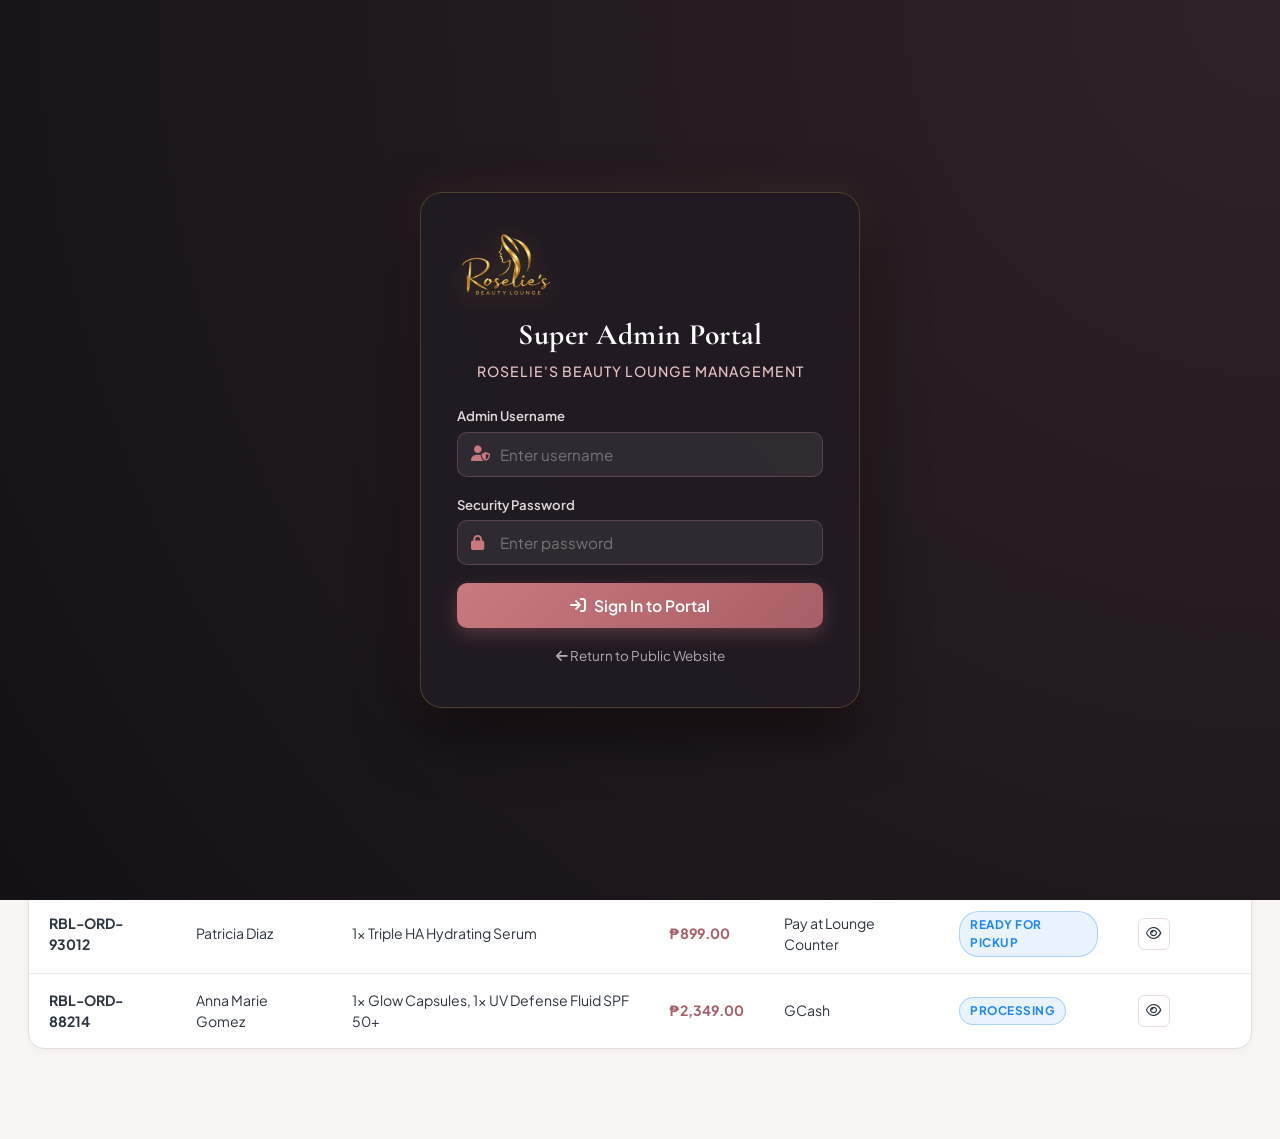
==== commit ee8c5a1b: "Secure Super Admin login (user: admin, Password: wesleyhans123), remove demo helper, and unexpose ad" ====
--- a/website/admin.html
+++ b/website/admin.html
@@ -26,7 +26,7 @@
   <div class="auth-overlay" id="adminAuthOverlay">
     <div class="auth-card">
       <img src="assets/logo.png" alt="Roselie's Beauty Lounge Logo" class="auth-logo">
-      <h2 class="auth-title">Staff Admin Console</h2>
+      <h2 class="auth-title">Super Admin Portal</h2>
       <p class="auth-subtitle">Roselie's Beauty Lounge Management</p>
 
       <form id="adminLoginForm" class="auth-form">
@@ -34,15 +34,15 @@
           <label for="adminUsername">Admin Username</label>
           <div class="auth-input-wrap">
             <i class="fa-solid fa-user-shield"></i>
-            <input type="text" id="adminUsername" class="auth-input" value="admin" required placeholder="admin">
+            <input type="text" id="adminUsername" class="auth-input" required placeholder="Enter username" autocomplete="username">
           </div>
         </div>
 
         <div class="form-group">
-          <label for="adminPassword">Security Password / PIN</label>
+          <label for="adminPassword">Security Password</label>
           <div class="auth-input-wrap">
             <i class="fa-solid fa-lock"></i>
-            <input type="password" id="adminPassword" class="auth-input" value="admin123" required placeholder="admin123 or 1234">
+            <input type="password" id="adminPassword" class="auth-input" required placeholder="Enter password" autocomplete="current-password">
           </div>
         </div>
 
@@ -50,13 +50,6 @@
           <i class="fa-solid fa-arrow-right-to-bracket"></i> Sign In to Portal
         </button>
       </form>
-
-      <div class="demo-creds-box">
-        <div>Default Credentials: <code>admin</code> / <code>admin123</code> (or PIN <code>1234</code>)</div>
-        <button type="button" class="auth-quick-fill" id="btnQuickDemoLogin">
-          <i class="fa-solid fa-bolt"></i> 1-Click Quick Sign In
-        </button>
-      </div>
 
       <a href="index.html" class="auth-back-link">
         <i class="fa-solid fa-arrow-left"></i> Return to Public Website
@@ -92,10 +85,10 @@
         </a>
 
         <div class="admin-user-profile">
-          <div class="user-avatar">AD</div>
+          <div class="user-avatar">SA</div>
           <div class="user-meta">
-            <span class="user-name">Administrator</span>
-            <span class="user-role">Lounge Manager</span>
+            <span class="user-name">Super Admin</span>
+            <span class="user-role">Master Controller</span>
           </div>
           <button class="btn-logout" id="btnLogoutAdmin" title="Sign Out">
             <i class="fa-solid fa-power-off"></i> Exit
@@ -514,6 +507,25 @@
         </div>
 
         <div class="settings-grid">
+          <!-- Super Admin Security Credentials -->
+          <div class="settings-card">
+            <h3><i class="fa-solid fa-user-shield text-rose"></i> Super Admin Account Security</h3>
+            <p>Master account credentials for this Management Console.</p>
+            <form id="adminSecurityForm">
+              <div class="admin-form-group">
+                <label for="secAdminUsername">Admin Username</label>
+                <input type="text" id="secAdminUsername" class="admin-form-input" value="admin" readonly style="background:var(--warm-cream); cursor:not-allowed;">
+              </div>
+              <div class="admin-form-group">
+                <label for="secAdminPassword">Change Master Password</label>
+                <input type="password" id="secAdminPassword" class="admin-form-input" placeholder="Enter new password (min. 6 chars)">
+              </div>
+              <button type="submit" class="btn-primary-admin">
+                <i class="fa-solid fa-key"></i> Update Master Password
+              </button>
+            </form>
+          </div>
+
           <!-- Announcement & Contact Settings -->
           <div class="settings-card">
             <h3><i class="fa-solid fa-bullhorn text-rose"></i> Public Announcement Banner</h3>
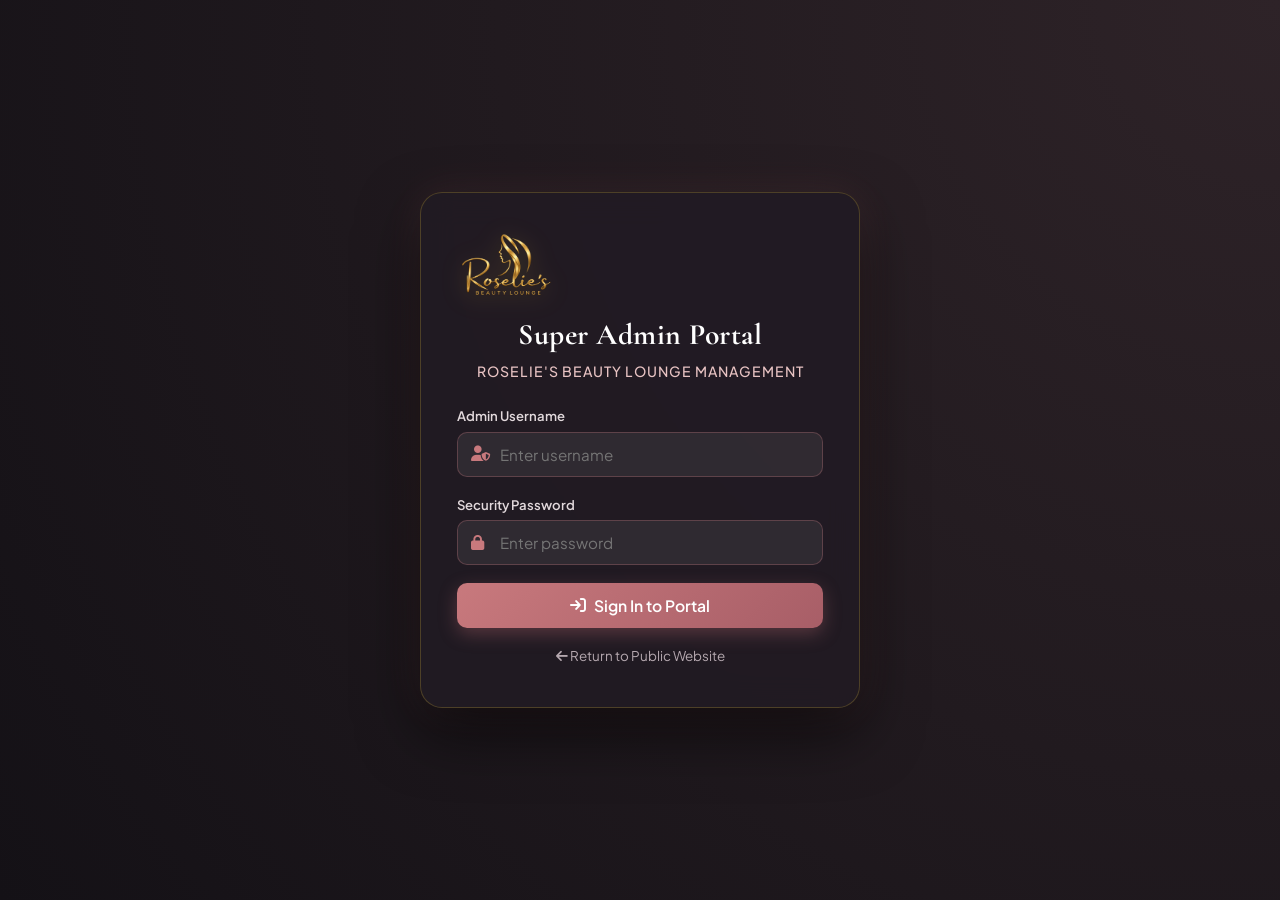
==== commit 7e1e1df5: "Refactor website to focus exclusively on salon & aesthetic services: remove retail boutique e-commer" ====
--- a/website/admin.html
+++ b/website/admin.html
@@ -105,10 +105,6 @@
       <button class="nav-tab-btn" data-tab="appointments">
         <i class="fa-regular fa-calendar-check"></i> Appointments
         <span class="tab-badge amber" id="badgePendingAppointments">0</span>
-      </button>
-      <button class="nav-tab-btn" data-tab="orders">
-        <i class="fa-solid fa-bag-shopping"></i> Boutique Orders
-        <span class="tab-badge blue" id="badgeNewOrders">0</span>
       </button>
       <button class="nav-tab-btn" data-tab="services">
         <i class="fa-solid fa-wand-magic-sparkles"></i> Services &amp; Pricing
@@ -172,18 +168,18 @@
           </div>
 
           <div class="kpi-card">
+            <div class="kpi-icon-wrap gold">
+              <i class="fa-solid fa-wand-magic-sparkles"></i>
+            </div>
+            <div class="kpi-content">
+              <div class="kpi-label">Active Treatments</div>
+              <div class="kpi-val" id="kpiActiveServices">40+</div>
+              <div class="kpi-sub"><i class="fa-solid fa-spa"></i> Aesthetic &amp; Salon Menu</div>
+            </div>
+          </div>
+
+          <div class="kpi-card">
             <div class="kpi-icon-wrap green">
-              <i class="fa-solid fa-peso-sign"></i>
-            </div>
-            <div class="kpi-content">
-              <div class="kpi-label">Boutique Sales</div>
-              <div class="kpi-val" id="kpiBoutiqueSales">₱0.00</div>
-              <div class="kpi-sub green"><i class="fa-solid fa-bag-shopping"></i> Online Retail Orders</div>
-            </div>
-          </div>
-
-          <div class="kpi-card">
-            <div class="kpi-icon-wrap gold">
               <i class="fa-solid fa-envelope-open-text"></i>
             </div>
             <div class="kpi-content">
@@ -220,37 +216,6 @@
                 </tr>
               </thead>
               <tbody id="overviewBookingsBody">
-                <!-- Dynamically Populated -->
-              </tbody>
-            </table>
-          </div>
-        </div>
-
-        <!-- Recent Boutique Orders Overview -->
-        <div class="table-card">
-          <div class="table-card-header">
-            <div class="table-card-title">
-              <i class="fa-solid fa-bag-shopping text-rose"></i>
-              <span>Recent Boutique Retail Orders</span>
-            </div>
-            <button class="btn-secondary-admin" onclick="switchTab('orders')">
-              View All Orders <i class="fa-solid fa-arrow-right"></i>
-            </button>
-          </div>
-          <div class="table-responsive">
-            <table class="data-table" id="overviewOrdersTable">
-              <thead>
-                <tr>
-                  <th>Order ID</th>
-                  <th>Customer</th>
-                  <th>Items Summary</th>
-                  <th>Total</th>
-                  <th>Payment</th>
-                  <th>Status</th>
-                  <th>Quick Action</th>
-                </tr>
-              </thead>
-              <tbody id="overviewOrdersBody">
                 <!-- Dynamically Populated -->
               </tbody>
             </table>
@@ -322,68 +287,6 @@
       </section>
 
       <!-- ====================================================================
-           TAB 3: BOUTIQUE ORDERS MANAGER
-           ==================================================================== -->
-      <section class="tab-pane" id="pane-orders">
-        <div class="page-header">
-          <div class="page-title-group">
-            <h2>Skincare Boutique Orders</h2>
-            <p>Retail sales placed through the website's shopping cart and checkout drawer.</p>
-          </div>
-          <div class="page-header-actions">
-            <button class="btn-secondary-admin" onclick="exportDataToCsv('orders')">
-              <i class="fa-solid fa-file-csv"></i> Export Orders (CSV)
-            </button>
-          </div>
-        </div>
-
-        <div class="table-card">
-          <div class="table-card-header">
-            <div class="table-toolbar">
-              <div class="search-box-wrap">
-                <i class="fa-solid fa-magnifying-glass"></i>
-                <input type="text" id="orderSearch" class="search-input-admin" placeholder="Search order ID, customer, phone...">
-              </div>
-
-              <select id="orderStatusFilter" class="filter-select">
-                <option value="all">All Order Statuses</option>
-                <option value="Pending">Pending</option>
-                <option value="Processing">Processing</option>
-                <option value="Ready for Pickup">Ready for Pickup / Shipped</option>
-                <option value="Completed">Completed</option>
-                <option value="Cancelled">Cancelled</option>
-              </select>
-            </div>
-            <div>
-              <span id="orderCountDisplay" style="font-size:0.85rem; color:var(--muted-gray); font-weight:600;">0 orders</span>
-            </div>
-          </div>
-
-          <div class="table-responsive">
-            <table class="data-table">
-              <thead>
-                <tr>
-                  <th>Order ID</th>
-                  <th>Date</th>
-                  <th>Customer</th>
-                  <th>Contact</th>
-                  <th>Delivery / Pickup</th>
-                  <th>Items Purchased</th>
-                  <th>Total</th>
-                  <th>Payment</th>
-                  <th>Status</th>
-                  <th>Actions</th>
-                </tr>
-              </thead>
-              <tbody id="ordersTableBody">
-                <!-- Generated via admin.js -->
-              </tbody>
-            </table>
-          </div>
-        </div>
-      </section>
-
-      <!-- ====================================================================
            TAB 4: SERVICES CATALOG & PRICING MANAGER
            ==================================================================== -->
       <section class="tab-pane" id="pane-services">
@@ -854,7 +757,7 @@
               <div class="form-grid-2">
                 <div class="admin-form-group">
                   <label for="cmsContactAddress">Lounge Physical Address</label>
-                  <input type="text" id="cmsContactAddress" class="admin-form-input" value="Roselie's Beauty Lounge, Ground Floor, Commercial Center, Metro Manila, Philippines">
+                  <input type="text" id="cmsContactAddress" class="admin-form-input" value="Roselie's Beauty Lounge, Commercial Center">
                 </div>
                 <div class="admin-form-group">
                   <label for="cmsContactPhone">Mobile Number (PH)</label>
@@ -1082,63 +985,6 @@
     </div>
   </div>
 
-  <!-- Modal: Order Details -->
-  <div class="modal-backdrop" id="modalOrderDetail">
-    <div class="modal-box">
-      <div class="modal-header">
-        <h3 id="modTitle">Boutique Order Details</h3>
-        <button class="btn-close-modal" onclick="closeModal('modalOrderDetail')">&times;</button>
-      </div>
-      <div class="modal-body">
-        <div class="detail-voucher-box">
-          <div class="detail-row">
-            <span>Order Number:</span>
-            <strong id="modCode">RBL-ORD-88214</strong>
-          </div>
-          <div class="detail-row">
-            <span>Customer Name:</span>
-            <strong id="modName">Anna Marie</strong>
-          </div>
-          <div class="detail-row">
-            <span>Contact Phone:</span>
-            <strong id="modPhone">0917 123 4567</strong>
-          </div>
-          <div class="detail-row">
-            <span>Delivery / Pickup:</span>
-            <strong id="modAddress">Unit 4B, Makati City</strong>
-          </div>
-          <div class="detail-row">
-            <span>Payment Mode:</span>
-            <strong id="modPayment">GCash</strong>
-          </div>
-          <div class="detail-row">
-            <span>Order Total:</span>
-            <strong id="modTotal" class="text-rose">₱2,349.00</strong>
-          </div>
-        </div>
-
-        <div class="admin-form-group">
-          <label>Purchased Items:</label>
-          <div id="modItemsList" style="background:#FAF8F8; padding:12px; border-radius:var(--radius-sm); border:1px solid var(--light-border);"></div>
-        </div>
-
-        <div class="admin-form-group">
-          <label for="modStatusSelect">Order Fulfillment Status:</label>
-          <select id="modStatusSelect" class="admin-form-select">
-            <option value="Pending">Pending</option>
-            <option value="Processing">Processing</option>
-            <option value="Ready for Pickup">Ready for Pickup / Shipped</option>
-            <option value="Completed">Completed</option>
-            <option value="Cancelled">Cancelled</option>
-          </select>
-        </div>
-      </div>
-      <div class="modal-footer">
-        <button class="btn-secondary-admin" onclick="closeModal('modalOrderDetail')">Close</button>
-        <button class="btn-primary-admin" id="modSaveStatusBtn">Save Status</button>
-      </div>
-    </div>
-  </div>
 
   <!-- Modal: Edit / Add Service -->
   <div class="modal-backdrop" id="modalServiceForm">
--- a/website/styles.css
+++ b/website/styles.css
@@ -2447,9 +2447,11 @@
 }
 
 /* ==========================================================================
+/* ==========================================================================
    Responsive Breakpoints
    ========================================================================== */
 
+/* Tablets & Small Laptops (<= 1024px) */
 @media (max-width: 1024px) {
   .hero-container {
     grid-template-columns: 1fr;
@@ -2479,6 +2481,14 @@
     grid-template-columns: repeat(2, 1fr);
   }
 
+  .services-grid {
+    grid-template-columns: repeat(auto-fill, minmax(300px, 1fr));
+  }
+
+  .packages-grid {
+    grid-template-columns: repeat(auto-fill, minmax(300px, 1fr));
+  }
+
   .booking-wrapper {
     grid-template-columns: 1fr;
   }
@@ -2504,82 +2514,336 @@
   }
 }
 
+/* Medium Tablets & Mobile Screens (<= 768px) */
 @media (max-width: 768px) {
+  /* Announcement Bar */
   .announcement-bar {
+    padding: 7px 12px;
+    font-size: 0.78rem;
+  }
+
+  .announcement-meta {
     display: none;
+  }
+
+  .announcement-text {
+    width: 100%;
+    text-align: center;
+    font-size: 0.78rem;
+  }
+
+  .announcement-inner {
+    justify-content: center;
+  }
+
+  /* Header & Mobile Navigation */
+  .site-header {
+    padding: 12px 0;
+  }
+
+  .header-inner {
+    padding: 0 16px;
+  }
+
+  .logo-img {
+    height: 38px;
   }
 
   .mobile-toggle {
     display: flex;
+    z-index: 1001;
+  }
+
+  .mobile-toggle.active span:nth-child(1) {
+    transform: translateY(10.5px) rotate(45deg);
+  }
+
+  .mobile-toggle.active span:nth-child(2) {
+    opacity: 0;
+  }
+
+  .mobile-toggle.active span:nth-child(3) {
+    transform: translateY(-10.5px) rotate(-45deg);
   }
 
   .main-nav {
     position: fixed;
-    top: 72px;
+    top: 62px;
     left: 0;
     width: 100%;
+    height: calc(100vh - 62px);
     background: #FFFFFF;
     border-bottom: 1px solid var(--light-border);
-    padding: 24px;
-    display: none;
+    padding: 24px 20px 48px;
+    display: flex;
+    flex-direction: column;
+    justify-content: space-between;
     box-shadow: var(--shadow-lg);
+    overflow-y: auto;
+    -webkit-overflow-scrolling: touch;
+    z-index: 999;
+    transform: translateY(-8px);
+    opacity: 0;
+    pointer-events: none;
+    transition: opacity 0.25s ease, transform 0.25s ease;
   }
 
   .main-nav.active {
-    display: block;
+    transform: translateY(0);
+    opacity: 1;
+    pointer-events: auto;
   }
 
   .main-nav .nav-list {
     flex-direction: column;
-    align-items: flex-start;
-    gap: 16px;
+    align-items: stretch;
+    gap: 4px;
+    width: 100%;
+  }
+
+  .nav-link {
+    display: block;
+    padding: 14px 16px;
+    font-size: 1.05rem;
+    font-weight: 600;
+    color: var(--slate-charcoal);
+    border-radius: var(--radius-sm);
+    border-bottom: 1px solid rgba(0, 0, 0, 0.04);
+  }
+
+  .nav-link:hover,
+  .nav-link.active {
+    background: var(--blush-tint);
+    color: var(--deep-rose);
   }
 
   .nav-book-btn {
     display: none;
   }
 
+  /* Typography & Sections */
   .section {
-    padding: 64px 0;
+    padding: 56px 0;
+  }
+
+  .section-header {
+    margin-bottom: 36px;
   }
 
   .section-title {
-    font-size: 2.2rem;
+    font-size: 2.1rem;
+    line-height: 1.2;
+  }
+
+  /* Hero Section */
+  .hero-section {
+    padding: 48px 0 64px 0;
+  }
+
+  .hero-tag {
+    font-size: 0.78rem;
+    padding: 5px 14px;
+    margin-bottom: 18px;
   }
 
   .hero-title {
-    font-size: 2.5rem;
+    font-size: clamp(2.2rem, 7.5vw, 2.7rem);
+    line-height: 1.15;
+    margin-bottom: 18px;
+  }
+
+  .hero-description {
+    font-size: 0.98rem;
+    line-height: 1.65;
+    margin-bottom: 28px;
+  }
+
+  .hero-cta-group {
+    flex-direction: column;
+    width: 100%;
+    gap: 12px;
+    margin-bottom: 36px;
+  }
+
+  .hero-cta-group .btn {
+    width: 100%;
+    justify-content: center;
+    padding: 14px 20px;
+    font-size: 0.95rem;
+  }
+
+  .hero-model-img {
+    height: 380px;
+    border-radius: var(--radius-lg);
+  }
+
+  .badge-top,
+  .badge-bottom {
+    display: none;
   }
 
   .hero-features {
     grid-template-columns: 1fr;
-  }
-
-  .badge-top, .badge-bottom {
+    gap: 16px;
+    padding-top: 24px;
+    text-align: left;
+  }
+
+  /* Services Grid & Controls */
+  .service-controls {
+    flex-direction: column;
+    align-items: stretch;
+    gap: 14px;
+    margin-bottom: 24px;
+  }
+
+  .service-search-box {
+    width: 100%;
+    min-width: 100%;
+  }
+
+  .category-tabs {
+    flex-wrap: nowrap;
+    overflow-x: auto;
+    -webkit-overflow-scrolling: touch;
+    padding-bottom: 6px;
+    margin: 0 -16px;
+    padding-left: 16px;
+    padding-right: 16px;
+    scrollbar-width: none;
+  }
+
+  .category-tabs::-webkit-scrollbar {
     display: none;
   }
 
-  .trust-grid {
+  .cat-pill {
+    white-space: nowrap;
+    flex-shrink: 0;
+    padding: 9px 18px;
+    font-size: 0.85rem;
+  }
+
+  .services-grid {
     grid-template-columns: 1fr;
+    gap: 18px;
+  }
+
+  .service-card {
+    padding: 22px 18px;
   }
 
   .services-footer-banner {
     flex-direction: column;
     text-align: center;
     padding: 28px 20px;
-  }
-
-  .reviews-grid {
+    gap: 20px;
+  }
+
+  /* Packages Grid */
+  .packages-grid {
     grid-template-columns: 1fr;
+    gap: 20px;
+  }
+
+  .package-card {
+    padding: 24px 20px;
+  }
+
+  /* Store Products Grid */
+  .store-grid {
+    grid-template-columns: 1fr;
+    gap: 20px;
+  }
+
+  /* Experience Section */
+  .experience-grid {
+    grid-template-columns: 1fr;
+    gap: 36px;
+  }
+
+  .exp-stat-badge {
+    position: static;
+    margin-top: 16px;
+    display: inline-flex;
+  }
+
+  /* Bundle Builder */
+  .builder-layout {
+    grid-template-columns: 1fr;
+    gap: 28px;
+  }
+
+  .builder-items-grid {
+    grid-template-columns: 1fr;
+    gap: 12px;
+  }
+
+  .builder-summary-card {
+    position: static;
+    width: 100%;
+    padding: 22px 18px;
+  }
+
+  /* Online Booking Engine */
+  .booking-wrapper {
+    grid-template-columns: 1fr;
+    gap: 24px;
+  }
+
+  .booking-form-card {
+    padding: 24px 18px;
+    border-radius: var(--radius-lg);
+  }
+
+  .booking-contact-card {
+    padding: 22px 18px;
+    border-radius: var(--radius-lg);
+  }
+
+  .concierge-links {
+    flex-direction: column;
+    width: 100%;
+    gap: 10px;
+  }
+
+  .concierge-links .btn {
+    width: 100%;
+    justify-content: center;
   }
 
   .booking-steps-bar {
     grid-template-columns: repeat(2, 1fr);
-    gap: 12px;
+    gap: 8px;
+    margin-bottom: 24px;
+  }
+
+  .step-indicator {
+    padding: 8px 10px;
+    font-size: 0.8rem;
+    background: var(--warm-cream);
+    border-radius: var(--radius-sm);
   }
 
   .time-slots-grid {
     grid-template-columns: repeat(3, 1fr);
+    gap: 8px;
+    max-height: 220px;
+  }
+
+  .ticket-box {
+    padding: 20px 16px;
+  }
+
+  .conf-actions {
+    flex-direction: column;
+    width: 100%;
+    gap: 10px;
+  }
+
+  .conf-actions .btn {
+    width: 100%;
+    justify-content: center;
   }
 
   .form-row {
@@ -2587,7 +2851,141 @@
     gap: 0;
   }
 
+  /* Cart Drawer & Modals */
+  .cart-drawer {
+    width: 100%;
+    max-width: 100vw;
+    right: -100%;
+  }
+
+  .modal-dialog {
+    max-width: 95vw;
+    margin: 16px auto;
+  }
+
+  .modal-body {
+    padding: 20px 16px;
+    max-height: 75vh;
+  }
+
+  /* Contact & Footer */
+  .contact-grid {
+    grid-template-columns: 1fr;
+    gap: 32px;
+  }
+
+  .contact-info-card,
+  .contact-form-card {
+    padding: 24px 18px;
+  }
+
   .footer-top {
     grid-template-columns: 1fr;
-  }
-}
+    gap: 32px;
+  }
+
+  .footer-bottom-inner {
+    flex-direction: column;
+    text-align: center;
+    gap: 14px;
+  }
+
+  .footer-legal {
+    justify-content: center;
+    flex-wrap: wrap;
+  }
+}
+
+/* Small Smartphone Displays (<= 480px) */
+@media (max-width: 480px) {
+  .container {
+    padding: 0 14px;
+  }
+
+  .hero-title {
+    font-size: clamp(1.9rem, 8vw, 2.3rem);
+  }
+
+  .hero-model-img {
+    height: 310px;
+  }
+
+  .hero-card-frame {
+    max-width: 320px;
+  }
+
+  .section-title {
+    font-size: 1.85rem;
+  }
+
+  .booking-form-card {
+    padding: 18px 14px;
+  }
+
+  .booking-steps-bar {
+    grid-template-columns: 1fr 1fr;
+    gap: 6px;
+  }
+
+  .step-indicator {
+    font-size: 0.74rem;
+    padding: 6px 8px;
+    gap: 6px;
+  }
+
+  .step-indicator span {
+    width: 20px;
+    height: 20px;
+    font-size: 0.72rem;
+  }
+
+  .time-slots-grid {
+    grid-template-columns: repeat(2, 1fr);
+    gap: 6px;
+  }
+
+  .time-slot-btn {
+    padding: 9px 4px;
+    font-size: 0.78rem;
+  }
+
+  .service-card {
+    padding: 18px 14px;
+  }
+
+  .service-header h3 {
+    font-size: 1.15rem;
+  }
+
+  .btn {
+    padding: 12px 18px;
+    font-size: 0.88rem;
+  }
+
+  /* Fix for iOS Safari input auto-zoom */
+  input,
+  select,
+  textarea {
+    font-size: 16px !important;
+  }
+}
+
+/* Extra Small Phone Displays (<= 360px) */
+@media (max-width: 360px) {
+  .hero-title {
+    font-size: 1.8rem;
+  }
+
+  .section-title {
+    font-size: 1.7rem;
+  }
+
+  .cat-pill {
+    padding: 7px 14px;
+    font-size: 0.8rem;
+  }
+
+  .time-slots-grid {
+    grid-template-columns: 1fr 1fr;
+  }
+}
--- a/website/admin.css
+++ b/website/admin.css
@@ -1168,9 +1168,91 @@
 /* Responsive */
 @media (max-width: 900px) {
   .admin-topbar { padding: 0 16px; }
-  .admin-nav-strip { padding: 0 16px; }
-  .admin-main { padding: 20px 16px 40px; }
+  .admin-nav-strip {
+    padding: 0 12px;
+    overflow-x: auto;
+    flex-wrap: nowrap;
+    -webkit-overflow-scrolling: touch;
+    scrollbar-width: none;
+  }
+  .admin-nav-strip::-webkit-scrollbar {
+    display: none;
+  }
+  .nav-tab-btn {
+    white-space: nowrap;
+    flex-shrink: 0;
+    padding: 12px 14px;
+    font-size: 0.84rem;
+  }
+  .admin-main { padding: 20px 14px 40px; }
   .kpi-grid { grid-template-columns: 1fr; }
   .form-grid-2 { grid-template-columns: 1fr; }
   .topbar-center { display: none; }
-}
+  .page-header {
+    flex-direction: column;
+    align-items: flex-start;
+    gap: 14px;
+  }
+  .page-header-actions {
+    width: 100%;
+    display: flex;
+    flex-wrap: wrap;
+    gap: 8px;
+  }
+  .page-header-actions .btn-primary-admin,
+  .page-header-actions .btn-secondary-admin {
+    flex: 1;
+    min-width: 140px;
+    justify-content: center;
+  }
+  .table-card-header {
+    flex-direction: column;
+    align-items: stretch;
+    gap: 12px;
+  }
+  .table-toolbar {
+    flex-direction: column;
+    align-items: stretch;
+    gap: 10px;
+  }
+  .search-box-wrap {
+    min-width: 100%;
+  }
+  .filter-select {
+    width: 100%;
+  }
+  .modal-box {
+    max-width: 95vw;
+    margin: 12px auto;
+  }
+  .auth-card {
+    width: 92vw;
+    max-width: 400px;
+    padding: 28px 18px;
+  }
+}
+
+@media (max-width: 480px) {
+  .admin-topbar {
+    padding: 0 12px;
+  }
+  .topbar-logo {
+    height: 32px;
+  }
+  .topbar-brand h1 {
+    font-size: 0.95rem;
+  }
+  .btn-view-site {
+    padding: 6px 10px;
+    font-size: 0.75rem;
+  }
+  .admin-user-profile {
+    gap: 8px;
+  }
+  .user-meta {
+    display: none;
+  }
+  .page-title-group h2 {
+    font-size: 1.35rem;
+  }
+}
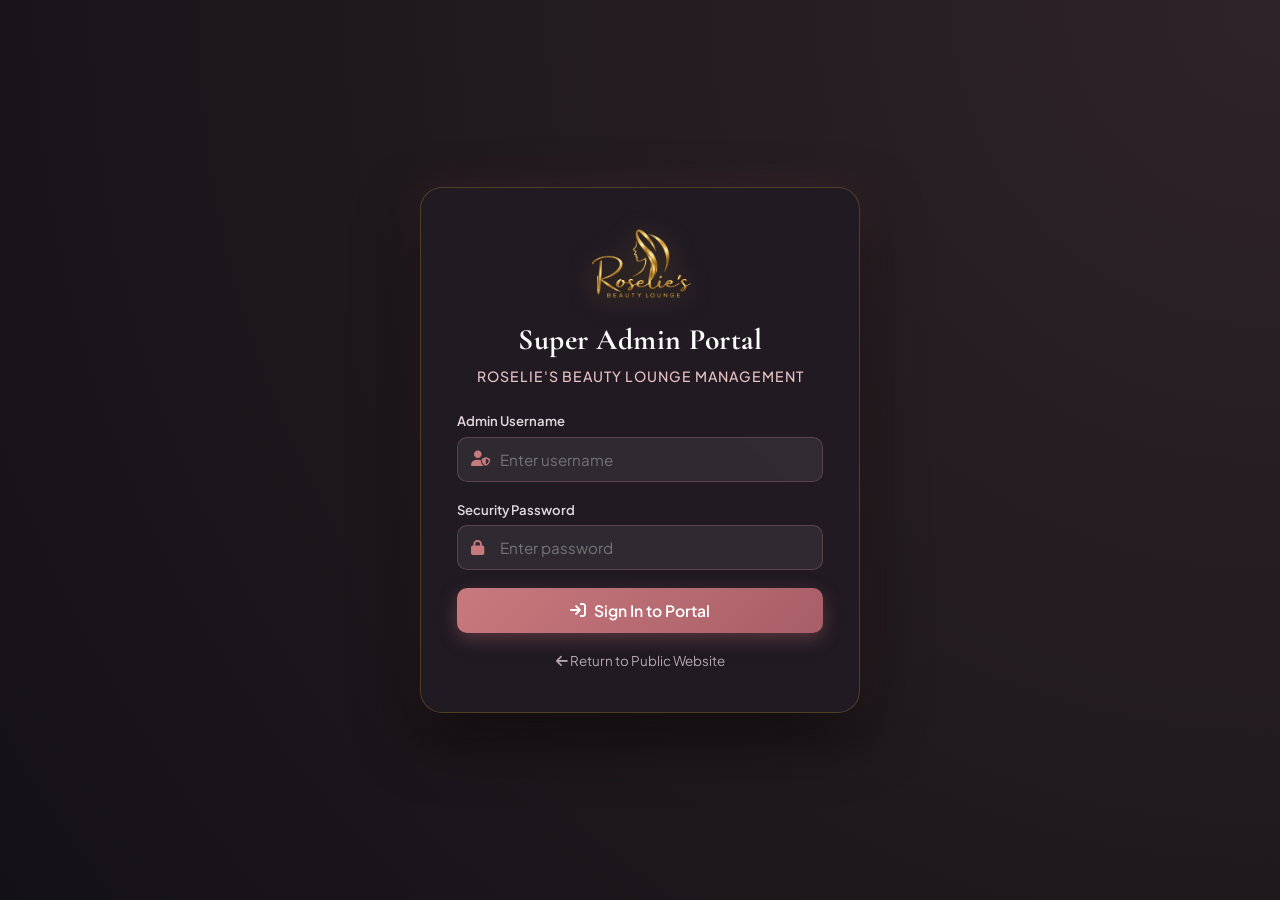
==== commit cac1240a: "Center logo in Super Admin portal login card" ====
--- a/website/admin.html
+++ b/website/admin.html
@@ -25,7 +25,9 @@
        ======================================================================== -->
   <div class="auth-overlay" id="adminAuthOverlay">
     <div class="auth-card">
-      <img src="assets/logo.png" alt="Roselie's Beauty Lounge Logo" class="auth-logo">
+      <div class="auth-logo-wrap">
+        <img src="assets/logo.png" alt="Roselie's Beauty Lounge Logo" class="auth-logo">
+      </div>
       <h2 class="auth-title">Super Admin Portal</h2>
       <p class="auth-subtitle">Roselie's Beauty Lounge Management</p>
 
@@ -46,7 +48,11 @@
           </div>
         </div>
 
-        <button type="submit" class="auth-btn">
+        <div id="authErrorAlert" style="display:none; color:#FFFFFF; background:#B84A53; padding:10px 14px; border-radius:8px; font-size:0.85rem; margin-bottom:14px; text-align:center;">
+          <i class="fa-solid fa-circle-exclamation"></i> <span id="authErrorText">Invalid username or password.</span>
+        </div>
+
+        <button type="submit" class="auth-btn" id="btnAdminSignIn">
           <i class="fa-solid fa-arrow-right-to-bracket"></i> Sign In to Portal
         </button>
       </form>
--- a/website/admin.css
+++ b/website/admin.css
@@ -86,10 +86,22 @@
   text-align: center;
 }
 
+.auth-logo-wrap {
+  display: flex;
+  justify-content: center;
+  align-items: center;
+  width: 100%;
+  margin: 0 auto 18px auto;
+}
+
 .auth-logo {
-  height: 64px;
-  margin-bottom: 16px;
-  filter: drop-shadow(0 4px 12px rgba(212, 175, 55, 0.3));
+  display: block;
+  margin: 0 auto;
+  height: 72px;
+  max-width: 200px;
+  width: auto;
+  object-fit: contain;
+  filter: drop-shadow(0 4px 14px rgba(212, 175, 55, 0.35));
 }
 
 .auth-title {
